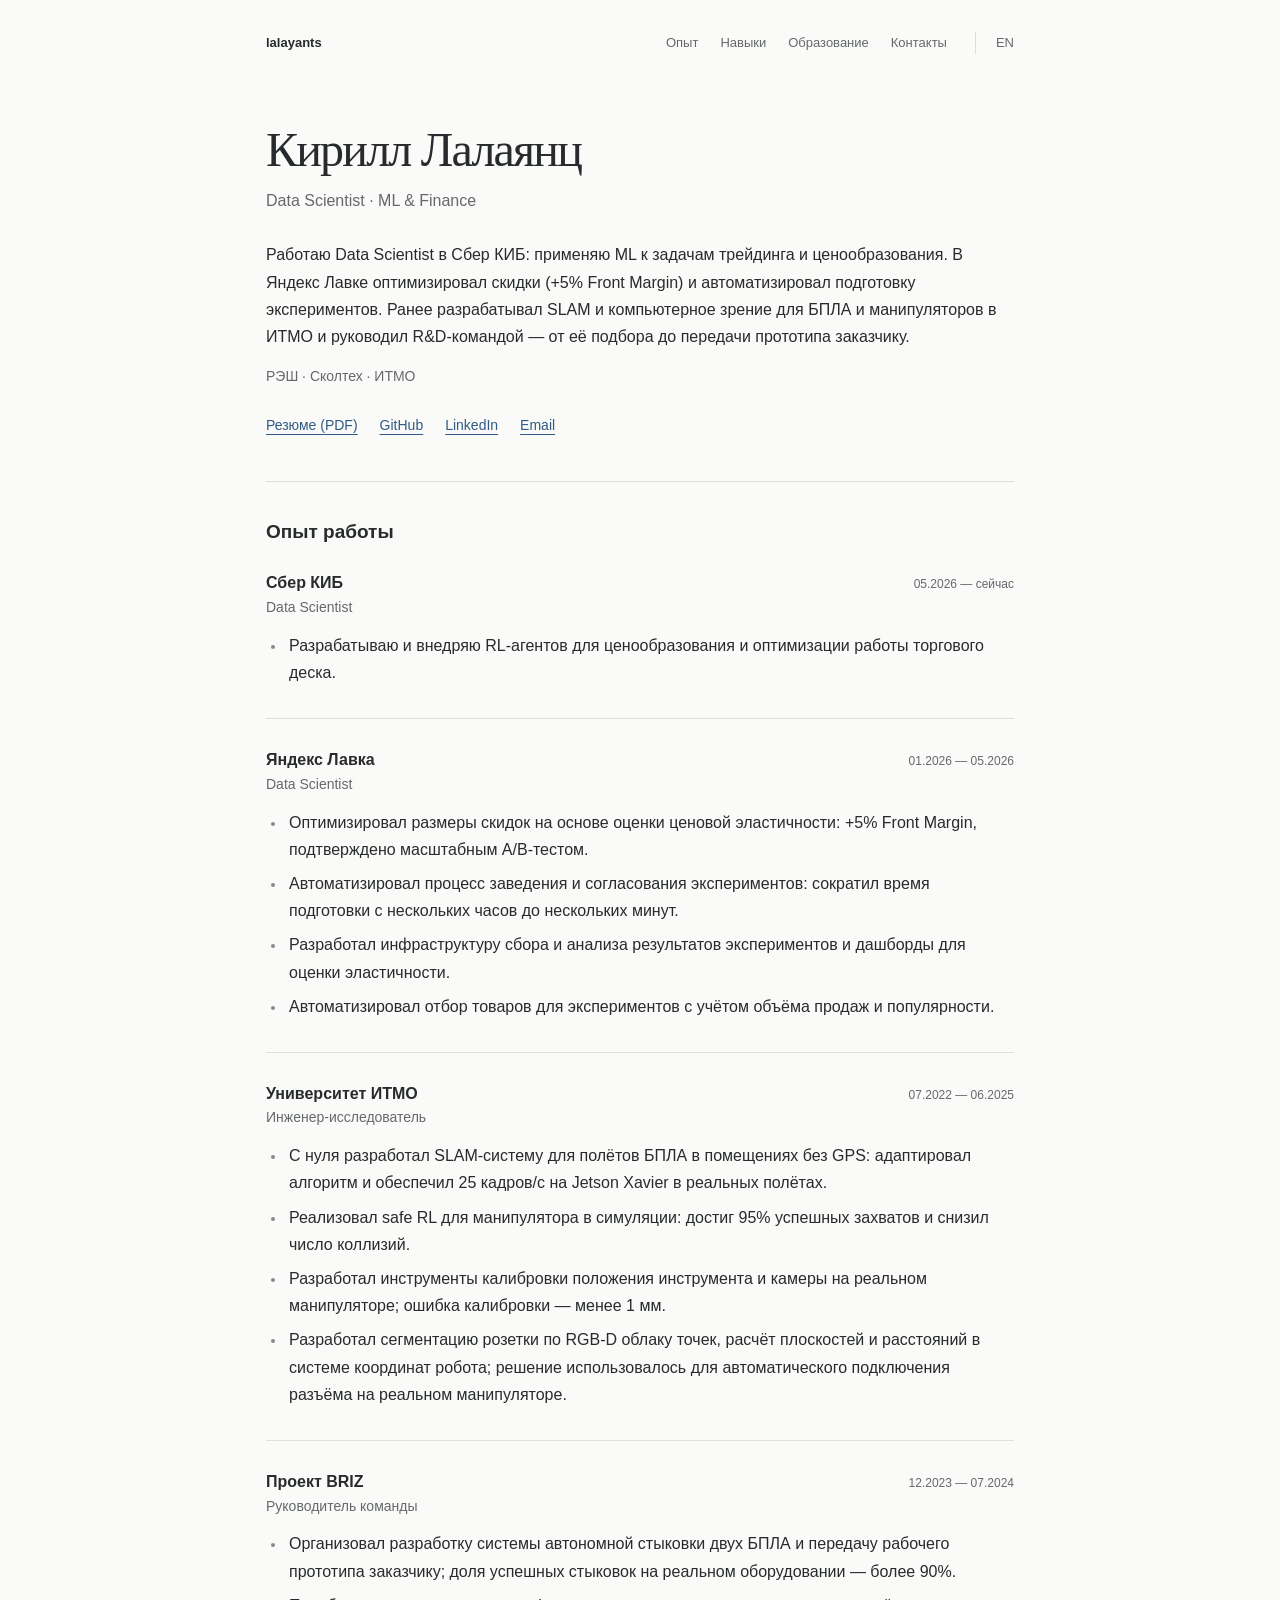
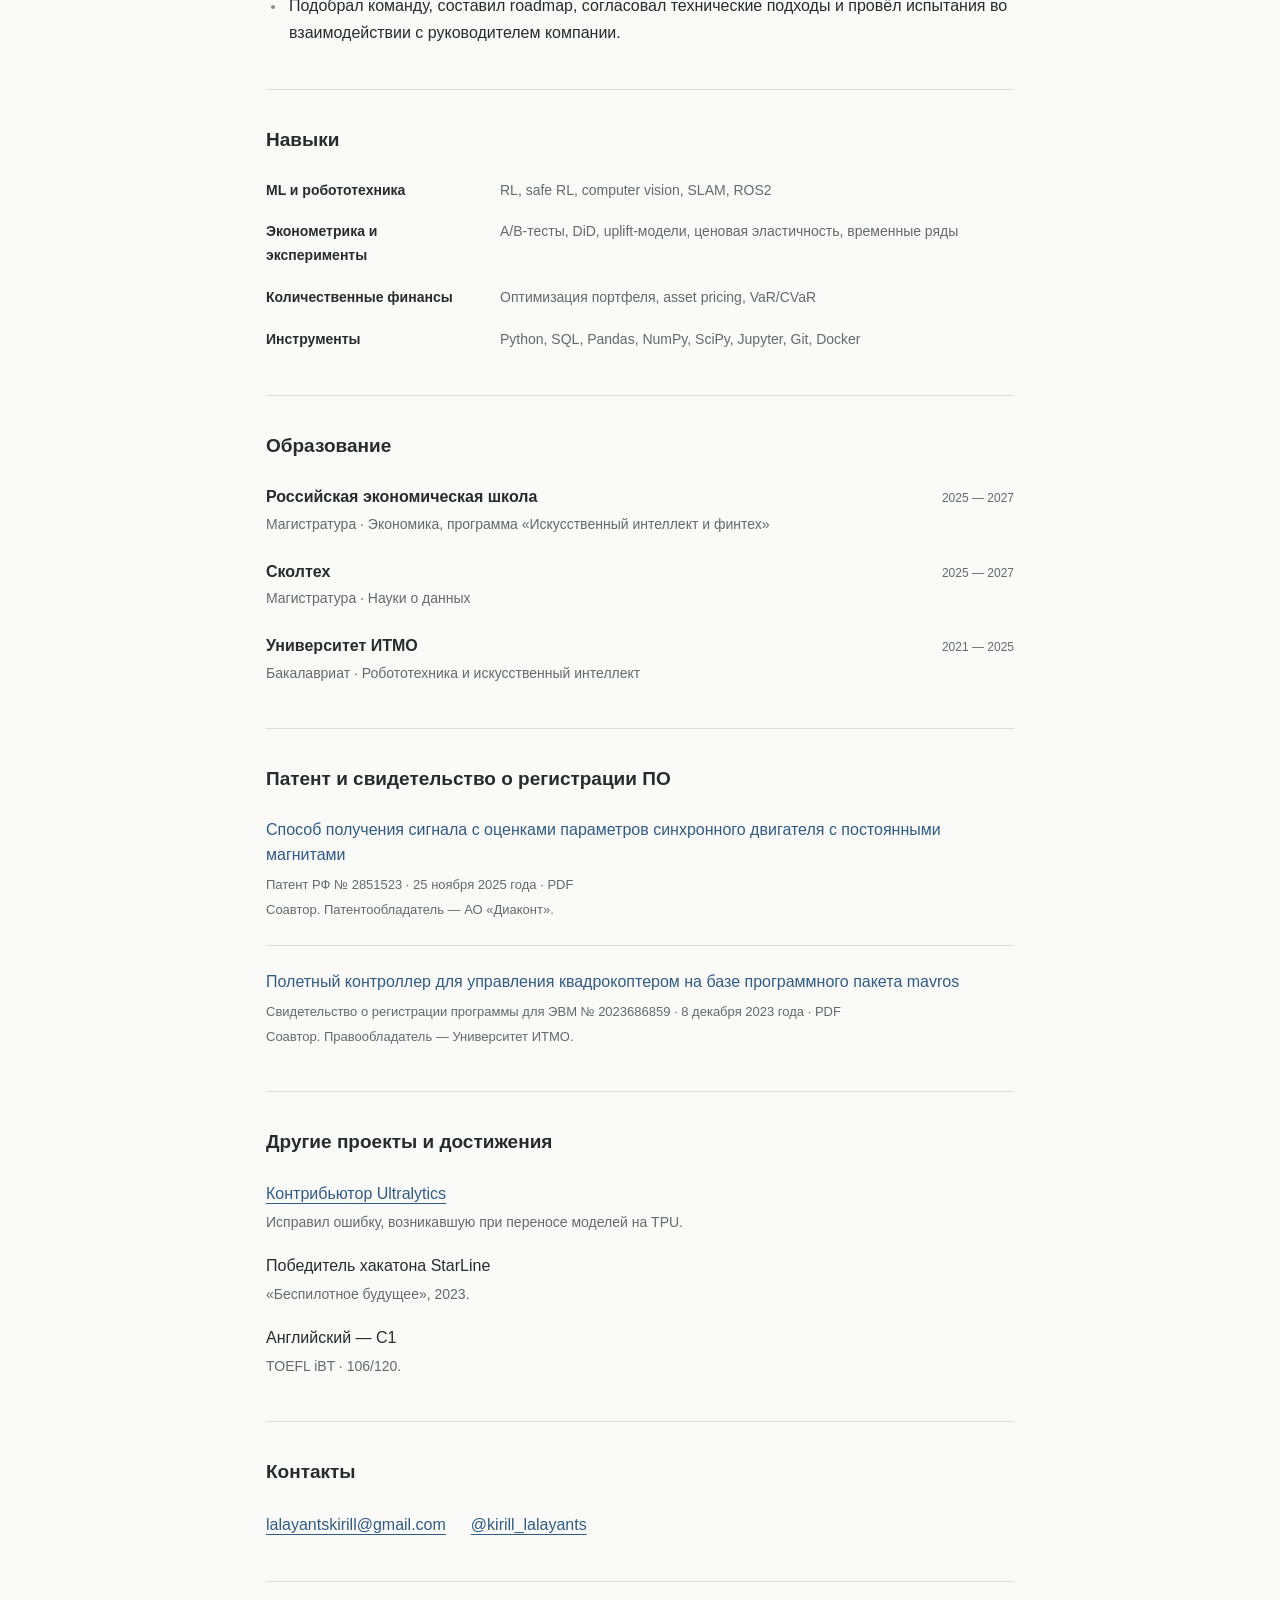
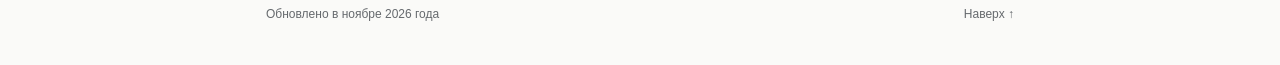
==== ru/index.html @ ac047cae "Broaden profile introduction across finance robotics and leadership" ====
<!doctype html>
<html lang="ru">
<head>
<meta charset="utf-8">
<meta name="viewport" content="width=device-width, initial-scale=1">
<meta name="theme-color" content="#fafaf8">
<title>Кирилл Лалаянц — Data Scientist · ML и финансы</title>
<meta name="description" content="Кирилл Лалаянц — Data Scientist в Сбер КИБ. ML для трейдинга и ценообразования, опыт в Яндекс Лавке, робототехнике и руководстве R&amp;D-проектом. РЭШ, Сколтех, ИТМО.">
<link rel="canonical" href="https://lalayants.github.io/ru/">
<link rel="alternate" hreflang="en" href="https://lalayants.github.io/">
<link rel="alternate" hreflang="ru" href="https://lalayants.github.io/ru/">
<link rel="alternate" hreflang="x-default" href="https://lalayants.github.io/">
<meta property="og:type" content="profile">
<meta property="og:title" content="Кирилл Лалаянц — Data Scientist · ML и финансы">
<meta property="og:description" content="Кирилл Лалаянц — Data Scientist в Сбер КИБ. ML для трейдинга и ценообразования, опыт в Яндекс Лавке, робототехнике и руководстве R&amp;D-проектом. РЭШ, Сколтех, ИТМО.">
<meta property="og:url" content="https://lalayants.github.io/ru/">
<meta property="og:locale" content="ru_RU">
<meta property="og:locale:alternate" content="en_US">
<meta property="og:site_name" content="Kirill Lalayants">
<meta property="og:image" content="https://lalayants.github.io/assets/images/social-preview.png">
<meta property="og:image:width" content="1200">
<meta property="og:image:height" content="630">
<meta property="og:image:alt" content="Kirill Lalayants — Data Scientist">
<meta name="twitter:card" content="summary_large_image">
<link rel="icon" href="/assets/images/favicon.svg" type="image/svg+xml">
<link rel="stylesheet" href="/assets/css/style.css">
<script type="application/ld+json">{"@context": "https://schema.org", "@type": "ProfilePage", "inLanguage": "ru", "url": "https://lalayants.github.io/ru/", "mainEntity": {"@type": "Person", "@id": "https://lalayants.github.io/#person", "name": "Kirill Lalayants", "alternateName": "Кирилл Лалаянц", "url": "https://lalayants.github.io/", "jobTitle": "Data Scientist", "description": "Кирилл Лалаянц — Data Scientist в Сбер КИБ. ML для трейдинга и ценообразования, опыт в Яндекс Лавке, робототехнике и руководстве R&D-проектом. РЭШ, Сколтех, ИТМО.", "worksFor": {"@type": "Organization", "name": "Sberbank CIB"}, "alumniOf": {"@type": "CollegeOrUniversity", "name": "ITMO University"}, "sameAs": ["https://github.com/lalayants", "https://linkedin.com/in/lalayants", "https://t.me/kirill_lalayants"]}}</script>
</head>
<body id="top">
<a class="skip-link" href="#main">К содержанию</a>
<div class="page">
<header class="header">
<a class="home-link" href="/ru/">lalayants</a>
<nav aria-label="Основная навигация"><a href="#experience">Опыт</a><a href="#skills">Навыки</a><a href="#education">Образование</a><a href="#contact">Контакты</a></nav>
<a class="language" href="/" lang="en" hreflang="en" aria-label="Switch to English">EN</a>
</header>
<main id="main">
<section class="about" aria-labelledby="name">
<h1 id="name">Кирилл Лалаянц</h1>
<p class="occupation">Data Scientist · ML &amp; Finance</p>
<p>Работаю Data Scientist в Сбер КИБ: применяю ML к задачам трейдинга и ценообразования. В Яндекс Лавке оптимизировал скидки (+5% Front Margin) и автоматизировал подготовку экспериментов. Ранее разрабатывал SLAM и компьютерное зрение для БПЛА и манипуляторов в ИТМО и руководил R&D-командой — от её подбора до передачи прототипа заказчику.</p>
<p class="institutions"><a href="#education">РЭШ · Сколтех · ИТМО</a></p>
<div class="profile-links"><a href="/assets/cvs/Lalayants_cv_r.pdf" download>Резюме (PDF)</a><a href="https://github.com/lalayants">GitHub</a><a href="https://linkedin.com/in/lalayants">LinkedIn</a><a href="mailto:lalayantskirill@gmail.com">Email</a></div>
</section>
<section id="experience" aria-labelledby="experience-title">
<h2 id="experience-title">Опыт работы</h2>
<ul class="entries jobs">
<li class="job"><div class="entry-heading"><h3>Сбер КИБ</h3><span class="date">05.2026 — сейчас</span></div><p class="role">Data Scientist</p><ul class="job-points"><li>Разрабатываю и внедряю RL-агентов для ценообразования и оптимизации работы торгового деска.</li></ul></li>
<li class="job"><div class="entry-heading"><h3>Яндекс Лавка</h3><span class="date">01.2026 — 05.2026</span></div><p class="role">Data Scientist</p><ul class="job-points"><li>Оптимизировал размеры скидок на основе оценки ценовой эластичности: +5% Front Margin, подтверждено масштабным A/B-тестом.</li><li>Автоматизировал процесс заведения и согласования экспериментов: сократил время подготовки с нескольких часов до нескольких минут.</li><li>Разработал инфраструктуру сбора и анализа результатов экспериментов и дашборды для оценки эластичности.</li><li>Автоматизировал отбор товаров для экспериментов с учётом объёма продаж и популярности.</li></ul></li>
<li class="job"><div class="entry-heading"><h3>Университет ИТМО</h3><span class="date">07.2022 — 06.2025</span></div><p class="role">Инженер-исследователь</p><ul class="job-points"><li>С нуля разработал SLAM-систему для полётов БПЛА в помещениях без GPS: адаптировал алгоритм и обеспечил 25 кадров/с на Jetson Xavier в реальных полётах.</li><li>Реализовал safe RL для манипулятора в симуляции: достиг 95% успешных захватов и снизил число коллизий.</li><li>Разработал инструменты калибровки положения инструмента и камеры на реальном манипуляторе; ошибка калибровки — менее 1 мм.</li><li>Разработал сегментацию розетки по RGB-D облаку точек, расчёт плоскостей и расстояний в системе координат робота; решение использовалось для автоматического подключения разъёма на реальном манипуляторе.</li></ul></li>
<li class="job"><div class="entry-heading"><h3>Проект BRIZ</h3><span class="date">12.2023 — 07.2024</span></div><p class="role">Руководитель команды</p><ul class="job-points"><li>Организовал разработку системы автономной стыковки двух БПЛА и передачу рабочего прототипа заказчику; доля успешных стыковок на реальном оборудовании — более 90%.</li><li>Подобрал команду, составил roadmap, согласовал технические подходы и провёл испытания во взаимодействии с руководителем компании.</li></ul></li>
</ul>
</section>
<section id="skills" aria-labelledby="skills-title">
<h2 id="skills-title">Навыки</h2>
<dl class="skills-list"><div><dt>ML и робототехника</dt><dd>RL, safe RL, computer vision, SLAM, ROS2</dd></div><div><dt>Эконометрика и эксперименты</dt><dd>A/B-тесты, DiD, uplift-модели, ценовая эластичность, временные ряды</dd></div><div><dt>Количественные финансы</dt><dd>Оптимизация портфеля, asset pricing, VaR/CVaR</dd></div><div><dt>Инструменты</dt><dd>Python, SQL, Pandas, NumPy, SciPy, Jupyter, Git, Docker</dd></div></dl>
</section>
<section id="education" aria-labelledby="education-title">
<h2 id="education-title">Образование</h2>
<ul class="entries education">
<li class="education-item"><div class="entry-heading"><h3>Российская экономическая школа</h3><span class="date">2025 — 2027</span></div><p>Магистратура · Экономика, программа «Искусственный интеллект и финтех»</p></li>
<li class="education-item"><div class="entry-heading"><h3>Сколтех</h3><span class="date">2025 — 2027</span></div><p>Магистратура · Науки о данных</p></li>
<li class="education-item"><div class="entry-heading"><h3>Университет ИТМО</h3><span class="date">2021 — 2025</span></div><p>Бакалавриат · Робототехника и искусственный интеллект</p></li>
</ul>
</section>
<section id="registrations" aria-labelledby="registrations-title">
<h2 id="registrations-title">Патент и свидетельство о регистрации ПО</h2>
<ul class="entries registrations">
<li class="registration"><h3><a href="/assets/documents/patent-2851523.pdf">Способ получения сигнала с оценками параметров синхронного двигателя с постоянными магнитами</a></h3><p class="registration-meta">Патент РФ № 2851523 · 25 ноября 2025 года · PDF</p><p class="registration-credit">Соавтор. Патентообладатель — АО «Диаконт».</p></li>
<li class="registration"><h3><a href="/assets/documents/software-2023686859.pdf">Полетный контроллер для управления квадрокоптером на базе программного пакета mavros</a></h3><p class="registration-meta">Свидетельство о регистрации программы для ЭВМ № 2023686859 · 8 декабря 2023 года · PDF</p><p class="registration-credit">Соавтор. Правообладатель — Университет ИТМО.</p></li>
</ul>
</section>
<section aria-labelledby="other-title">
<h2 id="other-title">Другие проекты и достижения</h2>
<ul class="notes">
<li><a href="https://github.com/ultralytics/ultralytics/pull/16576">Контрибьютор Ultralytics</a><span>Исправил ошибку, возникавшую при переносе моделей на TPU.</span></li>
<li><span class="note-title">Победитель хакатона StarLine</span><span>«Беспилотное будущее», 2023.</span></li>
<li><span class="note-title">Английский — C1</span><span>TOEFL iBT · 106/120.</span></li>
</ul>
</section>
<section id="contact" aria-labelledby="contact-title">
<h2 id="contact-title">Контакты</h2>
<div class="contact-links"><a href="mailto:lalayantskirill@gmail.com">lalayantskirill@gmail.com</a><a href="https://t.me/kirill_lalayants">@kirill_lalayants</a></div>
</section>
</main>
<footer><span>Обновлено в ноябре 2026 года</span><a href="#top">Наверх ↑</a></footer>
</div>
</body>
</html>
---- assets/css/style.css ----
:root {
  --paper: #fafaf8;
  --ink: #282b2e;
  --muted: #65696d;
  --link: #315b85;
  --line: #dedfda;
}
* { box-sizing: border-box; }
html { scroll-padding-top: 30px; }
body {
  margin: 0;
  color: var(--ink);
  background: var(--paper);
  font: 16px/1.7 -apple-system, BlinkMacSystemFont, 'Segoe UI', Arial, sans-serif;
  -webkit-font-smoothing: antialiased;
}
.page { max-width: 820px; margin: 0 auto; padding: 0 36px; }
a { color: var(--link); text-decoration-thickness: 1px; text-underline-offset: 4px; }
a:hover { color: var(--ink); }
a:focus-visible { outline: 2px solid var(--link); outline-offset: 5px; }
::selection { background: #dbe6ef; }
.header { display: flex; align-items: center; gap: 28px; padding: 32px 0; font-size: 13px; }
.header a { color: var(--muted); text-decoration: none; }
.header a:hover { color: var(--link); text-decoration: underline; }
.home-link { margin-right: auto; font-weight: 600; color: var(--ink) !important; }
nav { display: flex; gap: 22px; }
.language { border-left: 1px solid var(--line); padding-left: 20px; }
h1,h2,h3,p { margin: 0; }
h1 { font: 48px/1.15 Georgia, 'Times New Roman', serif; letter-spacing: -1.8px; }
h2 { font-size: 19px; line-height: 1.4; font-weight: 600; margin-bottom: 25px; }
h3 { font-size: 16px; font-weight: 600; line-height: 1.6; }
p + p { margin-top: 15px; }
.about { padding-top: 36px; }
.occupation { color: var(--muted); margin: 10px 0 27px; font-size: 16px; }
.profile-links { display: flex; flex-wrap: wrap; gap: 22px; margin-top: 25px; font-size: 14px; }
main > section { padding-bottom: 43px; margin-bottom: 37px; border-bottom: 1px solid var(--line); }
main > section:last-child { margin-bottom: 0; }
.entries { list-style: none; margin: 0; padding: 0; }
.job + .job { margin-top: 32px; padding-top: 28px; border-top: 1px solid var(--line); }
.job-points { list-style-type: disc; margin: 12px 0 0; padding-left: 20px; }
.job-points li { padding-left: 3px; }
.job-points li + li { margin-top: 7px; }
.job-points li::marker { color: #858b91; font-size: 0.8em; }
.entry-heading { display: flex; align-items: baseline; justify-content: space-between; gap: 20px; }
.date { color: var(--muted); white-space: nowrap; font-size: 12px; font-variant-numeric: tabular-nums; }
.role { color: var(--muted); font-size: 14px; margin-bottom: 9px; }
.education-item + .education-item { margin-top: 22px; }
.education-item p { color: var(--muted); font-size: 14px; margin-top: 3px; }
.notes { list-style: none; padding: 0; margin: 0; display: grid; gap: 18px; }
.notes li > a, .note-title { display: block; font-weight: 500; }
.notes li > span:last-child { display: block; color: var(--muted); font-size: 14px; margin-top: 3px; }
.tools { color: var(--muted); font-size: 14px; margin-top: 25px; }
.tools span { color: var(--ink); }
.contact-links { display: flex; flex-wrap: wrap; gap: 6px 25px; margin-top: 12px; }
.contact-links a { overflow-wrap: anywhere; }
footer { display: flex; justify-content: space-between; gap: 20px; padding: 22px 0 40px; color: var(--muted); font-size: 12px; }
footer a { color: var(--muted); text-decoration: none; }
.skip-link { position: absolute; left: 15px; top: -100px; padding: 8px 15px; background: var(--paper); }
.skip-link:focus { top: 10px; }
@media (max-width: 600px) {
  .page { padding-inline: 24px; }
  .header { padding: 24px 0; gap: 18px; flex-wrap: wrap; }
  .home-link { font-size: 14px; }
  nav { order: 3; width: 100%; gap: 22px; }
  .language { padding-left: 15px; }
  .about { padding-top: 22px; }
  h1 { font-size: 39px; letter-spacing: -1.2px; }
  .occupation { margin-bottom: 22px; }
  .entry-heading { flex-direction: column; gap: 1px; }
  .role { margin-top: 4px; }
  main > section { padding-bottom: 33px; margin-bottom: 30px; }
  .profile-links { gap: 18px; }
  .contact-links { flex-direction: column; }
  footer { font-size: 11px; }
}
@media print {
  body { background: white; font-size: 11px; }
  .page { max-width: none; padding: 0; }
  .header, .profile-links, footer { display: none; }
  .about { padding-top: 0; }
  h1 { font-size: 30px; }
  h2 { font-size: 16px; margin-bottom: 16px; }
  h3 { font-size: 13px; }
  main > section { padding-bottom: 18px; margin-bottom: 20px; }
  .job, .education-item { break-inside: avoid; }
}

.registration + .registration { margin-top: 24px; padding-top: 24px; border-top: 1px solid var(--line); }
.registration h3 { font-weight: 500; line-height: 1.55; }
.registration h3 a { text-decoration: none; }
.registration h3 a:hover { text-decoration: underline; }
.registration-meta, .registration-credit { color: var(--muted); font-size: 13px; }
.registration-meta { margin-top: 6px; }
.registration-credit { margin-top: 3px; }

.institutions { font-size: 14px; color: var(--muted); }
.institutions a { color: inherit; text-decoration: none; }
.institutions a:hover { color: var(--link); text-decoration: underline; }
.skills-list { margin: 0; }
.skills-list > div { display: grid; grid-template-columns: 210px 1fr; gap: 24px; }
.skills-list > div + div { margin-top: 18px; }
.skills-list dt { font-size: 14px; font-weight: 600; }
.skills-list dd { margin: 0; color: var(--muted); font-size: 14px; }
@media (max-width: 600px) {
  nav { gap: 16px; flex-wrap: wrap; }
  .skills-list > div { grid-template-columns: 1fr; gap: 4px; }
}
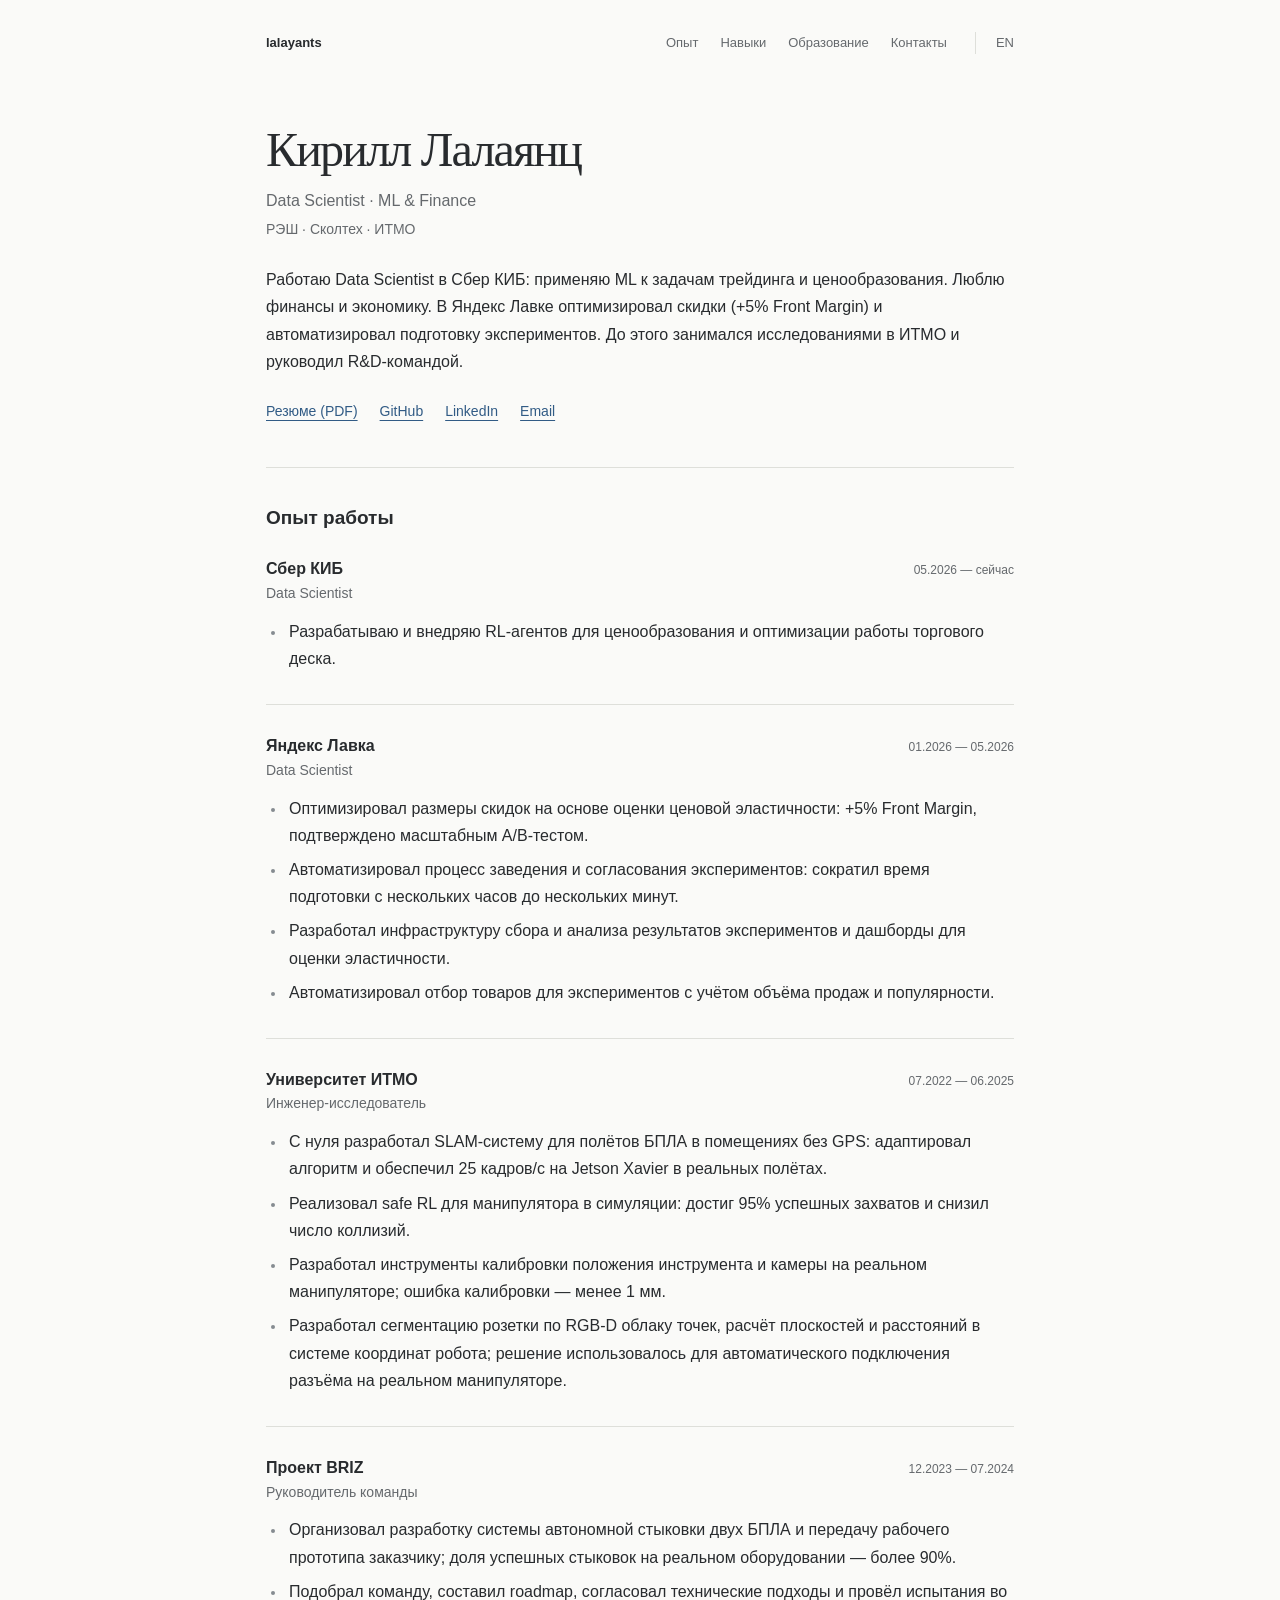
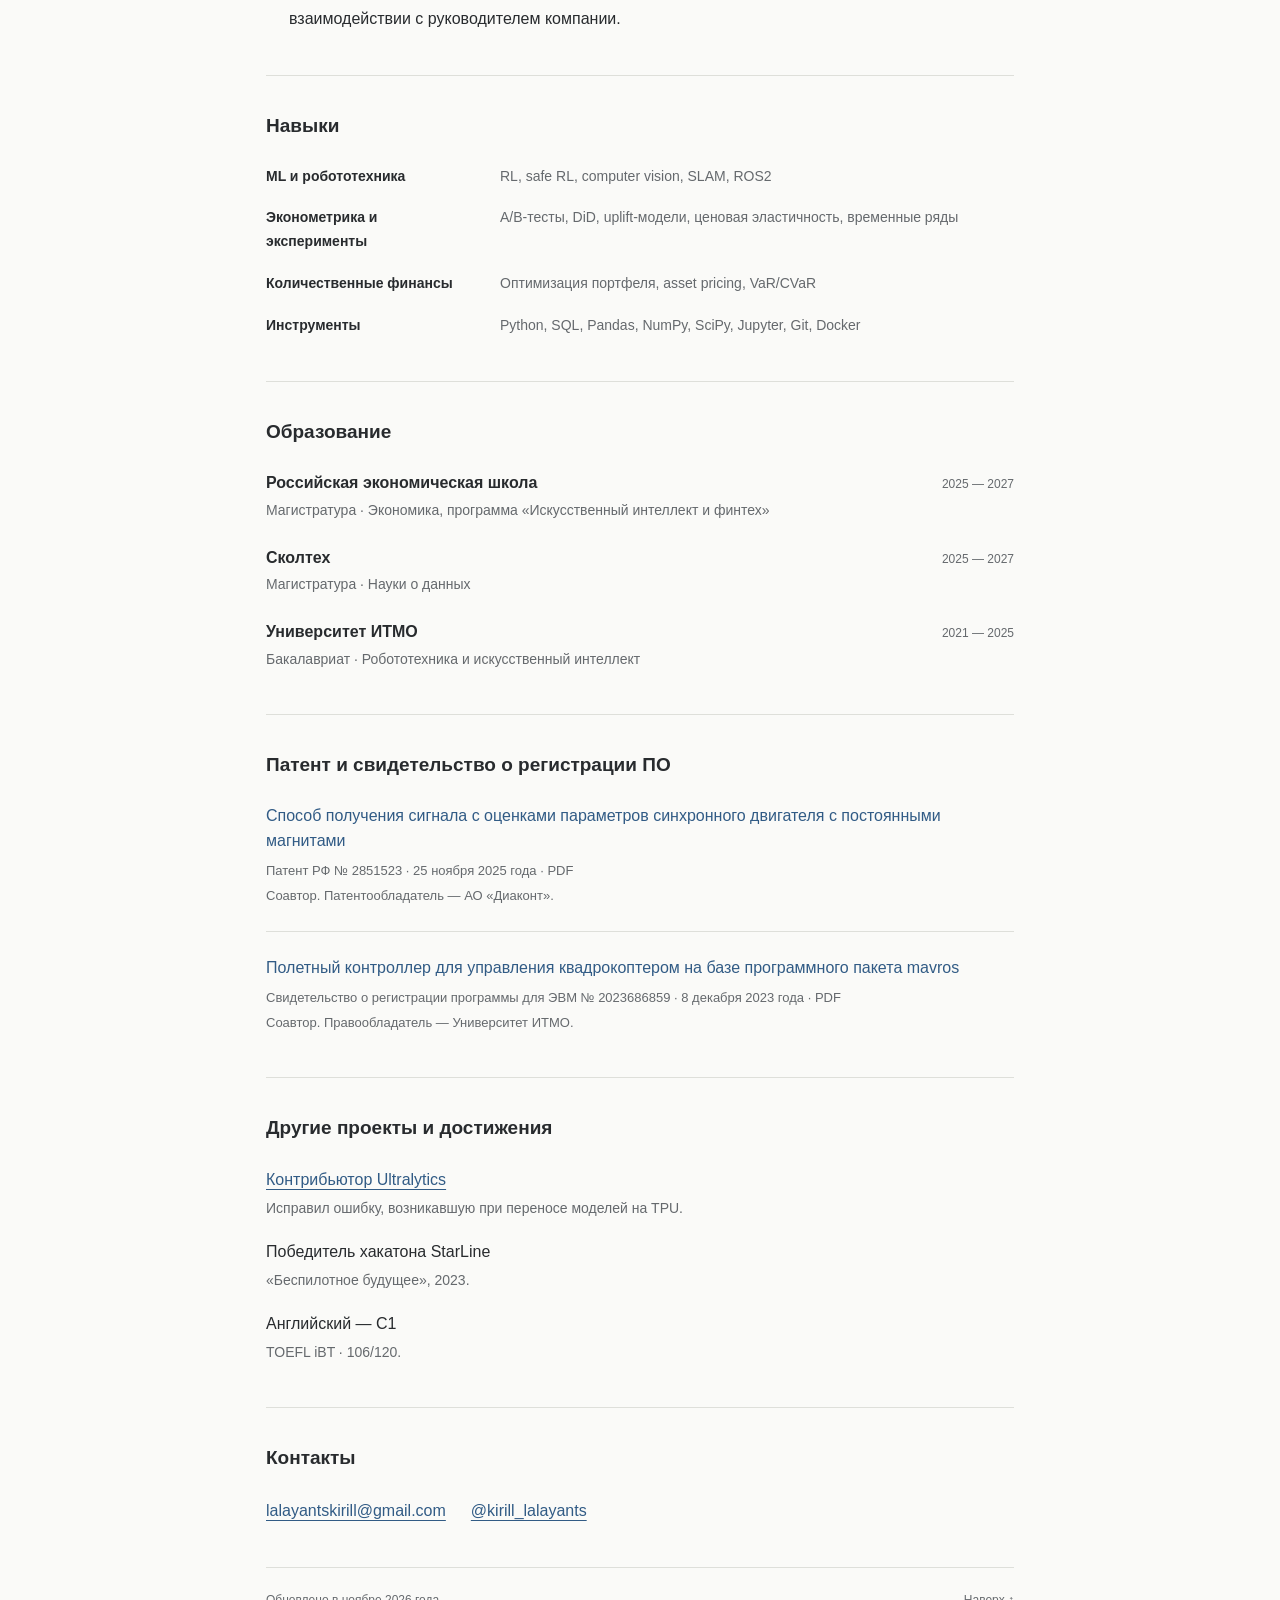
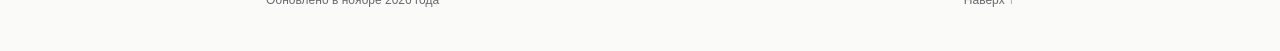
==== commit f0e7ac86: "Refine finance-focused introduction and move institution labels" ====
--- a/ru/index.html
+++ b/ru/index.html
@@ -5,14 +5,14 @@
 <meta name="viewport" content="width=device-width, initial-scale=1">
 <meta name="theme-color" content="#fafaf8">
 <title>Кирилл Лалаянц — Data Scientist · ML и финансы</title>
-<meta name="description" content="Кирилл Лалаянц — Data Scientist в Сбер КИБ. ML для трейдинга и ценообразования, опыт в Яндекс Лавке, робототехнике и руководстве R&amp;D-проектом. РЭШ, Сколтех, ИТМО.">
+<meta name="description" content="Кирилл Лалаянц — Data Scientist в Сбер КИБ. ML для трейдинга и ценообразования, финансы и экономика. Опыт в Яндекс Лавке и исследованиях в ИТМО. РЭШ, Сколтех, ИТМО.">
 <link rel="canonical" href="https://lalayants.github.io/ru/">
 <link rel="alternate" hreflang="en" href="https://lalayants.github.io/">
 <link rel="alternate" hreflang="ru" href="https://lalayants.github.io/ru/">
 <link rel="alternate" hreflang="x-default" href="https://lalayants.github.io/">
 <meta property="og:type" content="profile">
 <meta property="og:title" content="Кирилл Лалаянц — Data Scientist · ML и финансы">
-<meta property="og:description" content="Кирилл Лалаянц — Data Scientist в Сбер КИБ. ML для трейдинга и ценообразования, опыт в Яндекс Лавке, робототехнике и руководстве R&amp;D-проектом. РЭШ, Сколтех, ИТМО.">
+<meta property="og:description" content="Кирилл Лалаянц — Data Scientist в Сбер КИБ. ML для трейдинга и ценообразования, финансы и экономика. Опыт в Яндекс Лавке и исследованиях в ИТМО. РЭШ, Сколтех, ИТМО.">
 <meta property="og:url" content="https://lalayants.github.io/ru/">
 <meta property="og:locale" content="ru_RU">
 <meta property="og:locale:alternate" content="en_US">
@@ -24,7 +24,7 @@
 <meta name="twitter:card" content="summary_large_image">
 <link rel="icon" href="/assets/images/favicon.svg" type="image/svg+xml">
 <link rel="stylesheet" href="/assets/css/style.css">
-<script type="application/ld+json">{"@context": "https://schema.org", "@type": "ProfilePage", "inLanguage": "ru", "url": "https://lalayants.github.io/ru/", "mainEntity": {"@type": "Person", "@id": "https://lalayants.github.io/#person", "name": "Kirill Lalayants", "alternateName": "Кирилл Лалаянц", "url": "https://lalayants.github.io/", "jobTitle": "Data Scientist", "description": "Кирилл Лалаянц — Data Scientist в Сбер КИБ. ML для трейдинга и ценообразования, опыт в Яндекс Лавке, робототехнике и руководстве R&D-проектом. РЭШ, Сколтех, ИТМО.", "worksFor": {"@type": "Organization", "name": "Sberbank CIB"}, "alumniOf": {"@type": "CollegeOrUniversity", "name": "ITMO University"}, "sameAs": ["https://github.com/lalayants", "https://linkedin.com/in/lalayants", "https://t.me/kirill_lalayants"]}}</script>
+<script type="application/ld+json">{"@context": "https://schema.org", "@type": "ProfilePage", "inLanguage": "ru", "url": "https://lalayants.github.io/ru/", "mainEntity": {"@type": "Person", "@id": "https://lalayants.github.io/#person", "name": "Kirill Lalayants", "alternateName": "Кирилл Лалаянц", "url": "https://lalayants.github.io/", "jobTitle": "Data Scientist", "description": "Кирилл Лалаянц — Data Scientist в Сбер КИБ. ML для трейдинга и ценообразования, финансы и экономика. Опыт в Яндекс Лавке и исследованиях в ИТМО. РЭШ, Сколтех, ИТМО.", "worksFor": {"@type": "Organization", "name": "Sberbank CIB"}, "alumniOf": {"@type": "CollegeOrUniversity", "name": "ITMO University"}, "sameAs": ["https://github.com/lalayants", "https://linkedin.com/in/lalayants", "https://t.me/kirill_lalayants"]}}</script>
 </head>
 <body id="top">
 <a class="skip-link" href="#main">К содержанию</a>
@@ -38,8 +38,8 @@
 <section class="about" aria-labelledby="name">
 <h1 id="name">Кирилл Лалаянц</h1>
 <p class="occupation">Data Scientist · ML &amp; Finance</p>
-<p>Работаю Data Scientist в Сбер КИБ: применяю ML к задачам трейдинга и ценообразования. В Яндекс Лавке оптимизировал скидки (+5% Front Margin) и автоматизировал подготовку экспериментов. Ранее разрабатывал SLAM и компьютерное зрение для БПЛА и манипуляторов в ИТМО и руководил R&D-командой — от её подбора до передачи прототипа заказчику.</p>
 <p class="institutions"><a href="#education">РЭШ · Сколтех · ИТМО</a></p>
+<p>Работаю Data Scientist в Сбер КИБ: применяю ML к задачам трейдинга и ценообразования. Люблю финансы и экономику. В Яндекс Лавке оптимизировал скидки (+5% Front Margin) и автоматизировал подготовку экспериментов. До этого занимался исследованиями в ИТМО и руководил R&D-командой.</p>
 <div class="profile-links"><a href="/assets/cvs/Lalayants_cv_r.pdf" download>Резюме (PDF)</a><a href="https://github.com/lalayants">GitHub</a><a href="https://linkedin.com/in/lalayants">LinkedIn</a><a href="mailto:lalayantskirill@gmail.com">Email</a></div>
 </section>
 <section id="experience" aria-labelledby="experience-title">
--- a/assets/css/style.css
+++ b/assets/css/style.css
@@ -31,7 +31,7 @@
 h3 { font-size: 16px; font-weight: 600; line-height: 1.6; }
 p + p { margin-top: 15px; }
 .about { padding-top: 36px; }
-.occupation { color: var(--muted); margin: 10px 0 27px; font-size: 16px; }
+.occupation { color: var(--muted); margin: 10px 0 4px; font-size: 16px; }
 .profile-links { display: flex; flex-wrap: wrap; gap: 22px; margin-top: 25px; font-size: 14px; }
 main > section { padding-bottom: 43px; margin-bottom: 37px; border-bottom: 1px solid var(--line); }
 main > section:last-child { margin-bottom: 0; }
@@ -65,7 +65,7 @@
   .language { padding-left: 15px; }
   .about { padding-top: 22px; }
   h1 { font-size: 39px; letter-spacing: -1.2px; }
-  .occupation { margin-bottom: 22px; }
+  .occupation { margin-bottom: 4px; }
   .entry-heading { flex-direction: column; gap: 1px; }
   .role { margin-top: 4px; }
   main > section { padding-bottom: 33px; margin-bottom: 30px; }
@@ -105,3 +105,5 @@
   nav { gap: 16px; flex-wrap: wrap; }
   .skills-list > div { grid-template-columns: 1fr; gap: 4px; }
 }
+
+.about .institutions { margin: 0 0 24px; }
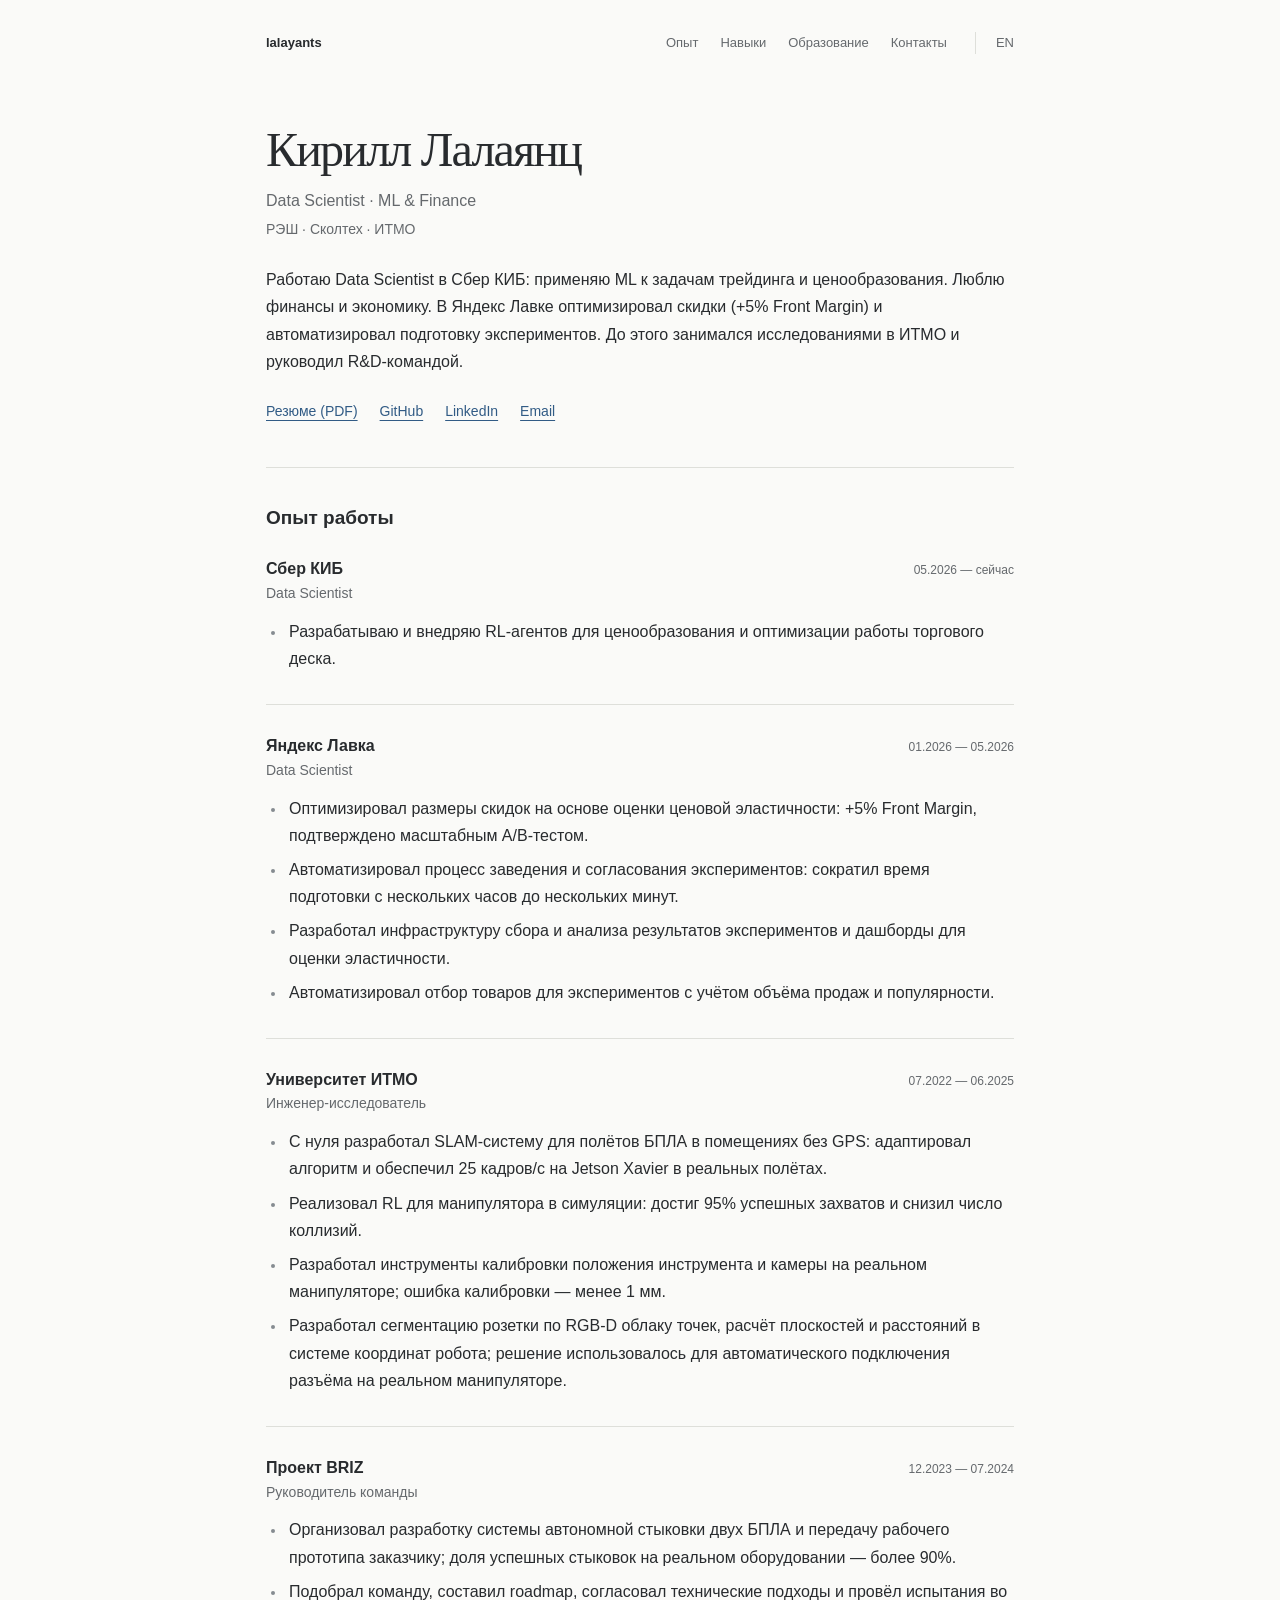
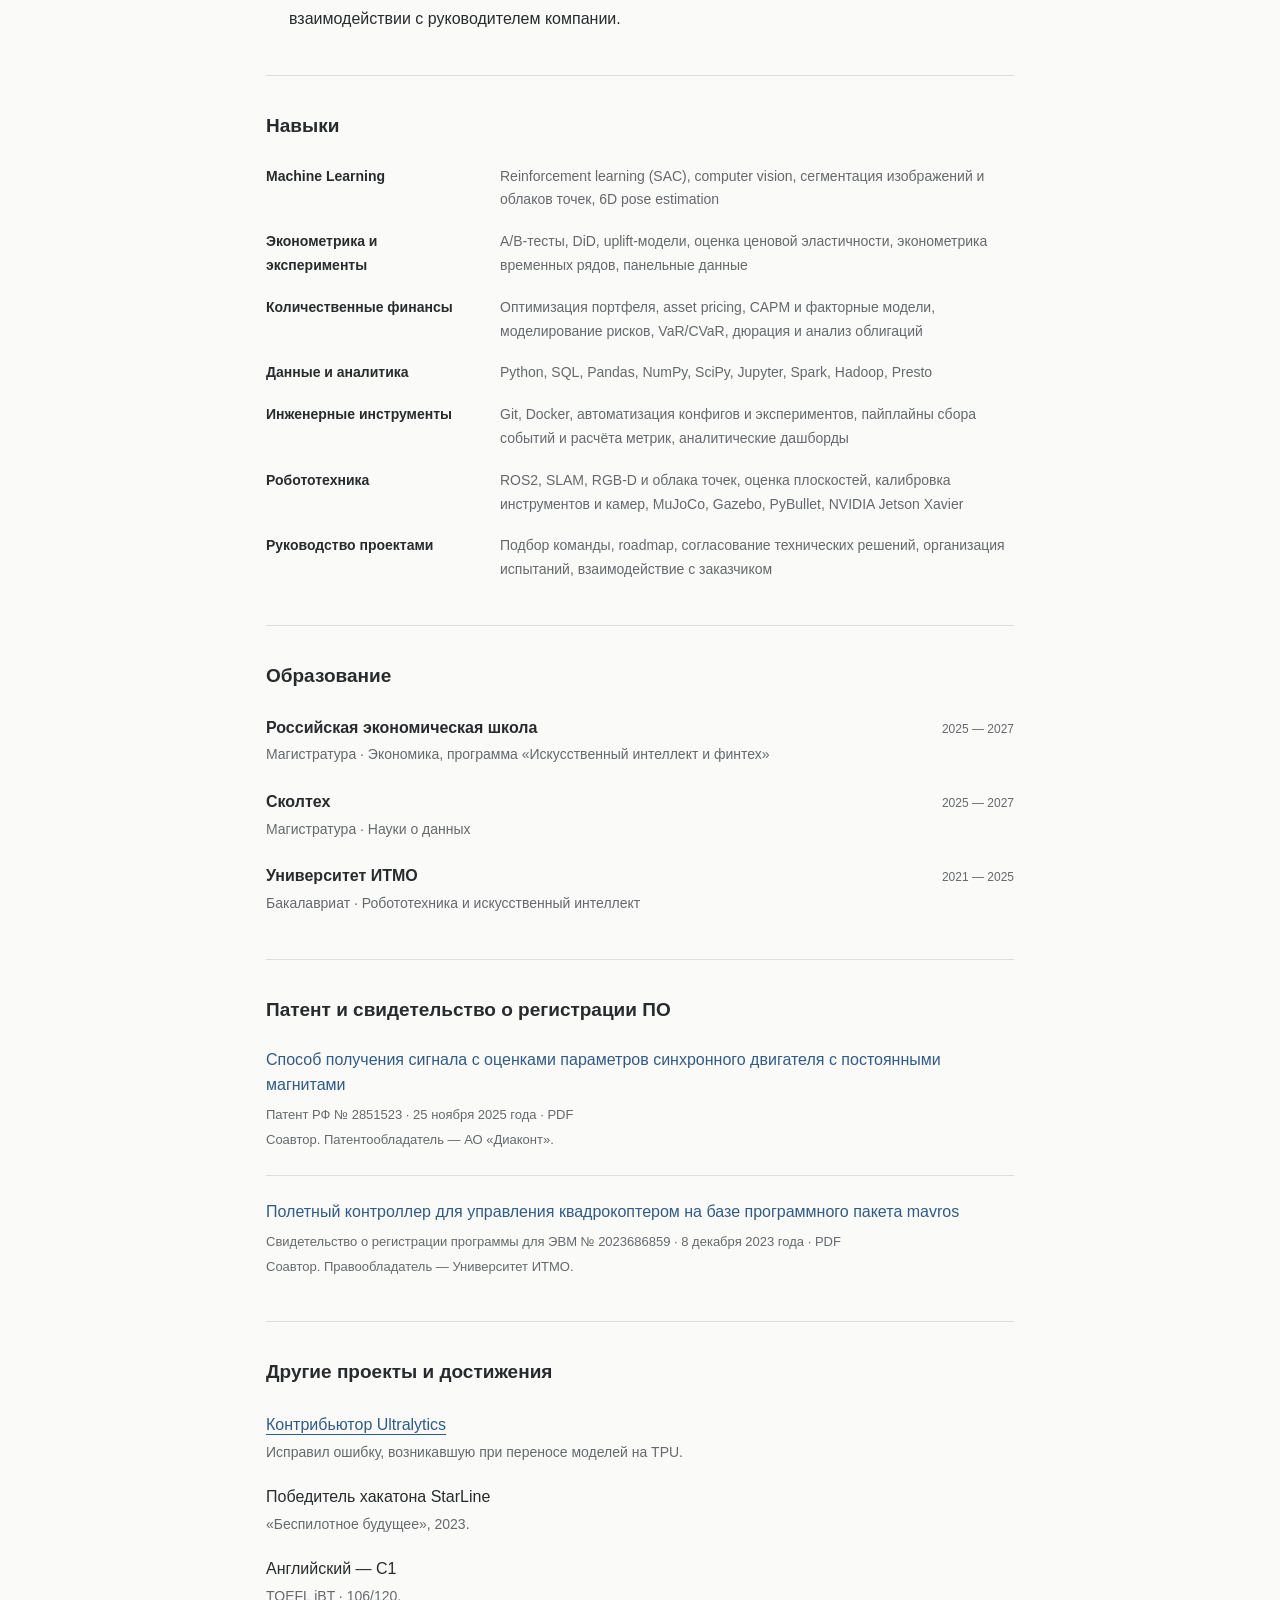
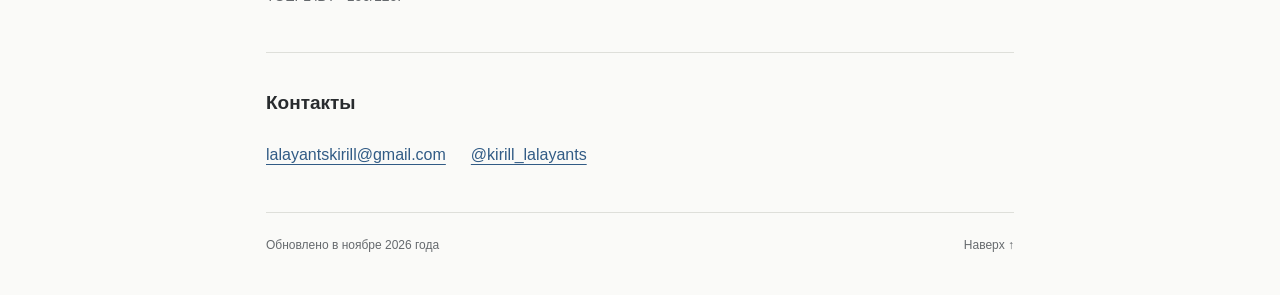
==== commit 641daa63: "Expand skills and simplify reinforcement learning terminology" ====
--- a/ru/index.html
+++ b/ru/index.html
@@ -47,13 +47,13 @@
 <ul class="entries jobs">
 <li class="job"><div class="entry-heading"><h3>Сбер КИБ</h3><span class="date">05.2026 — сейчас</span></div><p class="role">Data Scientist</p><ul class="job-points"><li>Разрабатываю и внедряю RL-агентов для ценообразования и оптимизации работы торгового деска.</li></ul></li>
 <li class="job"><div class="entry-heading"><h3>Яндекс Лавка</h3><span class="date">01.2026 — 05.2026</span></div><p class="role">Data Scientist</p><ul class="job-points"><li>Оптимизировал размеры скидок на основе оценки ценовой эластичности: +5% Front Margin, подтверждено масштабным A/B-тестом.</li><li>Автоматизировал процесс заведения и согласования экспериментов: сократил время подготовки с нескольких часов до нескольких минут.</li><li>Разработал инфраструктуру сбора и анализа результатов экспериментов и дашборды для оценки эластичности.</li><li>Автоматизировал отбор товаров для экспериментов с учётом объёма продаж и популярности.</li></ul></li>
-<li class="job"><div class="entry-heading"><h3>Университет ИТМО</h3><span class="date">07.2022 — 06.2025</span></div><p class="role">Инженер-исследователь</p><ul class="job-points"><li>С нуля разработал SLAM-систему для полётов БПЛА в помещениях без GPS: адаптировал алгоритм и обеспечил 25 кадров/с на Jetson Xavier в реальных полётах.</li><li>Реализовал safe RL для манипулятора в симуляции: достиг 95% успешных захватов и снизил число коллизий.</li><li>Разработал инструменты калибровки положения инструмента и камеры на реальном манипуляторе; ошибка калибровки — менее 1 мм.</li><li>Разработал сегментацию розетки по RGB-D облаку точек, расчёт плоскостей и расстояний в системе координат робота; решение использовалось для автоматического подключения разъёма на реальном манипуляторе.</li></ul></li>
+<li class="job"><div class="entry-heading"><h3>Университет ИТМО</h3><span class="date">07.2022 — 06.2025</span></div><p class="role">Инженер-исследователь</p><ul class="job-points"><li>С нуля разработал SLAM-систему для полётов БПЛА в помещениях без GPS: адаптировал алгоритм и обеспечил 25 кадров/с на Jetson Xavier в реальных полётах.</li><li>Реализовал RL для манипулятора в симуляции: достиг 95% успешных захватов и снизил число коллизий.</li><li>Разработал инструменты калибровки положения инструмента и камеры на реальном манипуляторе; ошибка калибровки — менее 1 мм.</li><li>Разработал сегментацию розетки по RGB-D облаку точек, расчёт плоскостей и расстояний в системе координат робота; решение использовалось для автоматического подключения разъёма на реальном манипуляторе.</li></ul></li>
 <li class="job"><div class="entry-heading"><h3>Проект BRIZ</h3><span class="date">12.2023 — 07.2024</span></div><p class="role">Руководитель команды</p><ul class="job-points"><li>Организовал разработку системы автономной стыковки двух БПЛА и передачу рабочего прототипа заказчику; доля успешных стыковок на реальном оборудовании — более 90%.</li><li>Подобрал команду, составил roadmap, согласовал технические подходы и провёл испытания во взаимодействии с руководителем компании.</li></ul></li>
 </ul>
 </section>
 <section id="skills" aria-labelledby="skills-title">
 <h2 id="skills-title">Навыки</h2>
-<dl class="skills-list"><div><dt>ML и робототехника</dt><dd>RL, safe RL, computer vision, SLAM, ROS2</dd></div><div><dt>Эконометрика и эксперименты</dt><dd>A/B-тесты, DiD, uplift-модели, ценовая эластичность, временные ряды</dd></div><div><dt>Количественные финансы</dt><dd>Оптимизация портфеля, asset pricing, VaR/CVaR</dd></div><div><dt>Инструменты</dt><dd>Python, SQL, Pandas, NumPy, SciPy, Jupyter, Git, Docker</dd></div></dl>
+<dl class="skills-list"><div><dt>Machine Learning</dt><dd>Reinforcement learning (SAC), computer vision, сегментация изображений и облаков точек, 6D pose estimation</dd></div><div><dt>Эконометрика и эксперименты</dt><dd>A/B-тесты, DiD, uplift-модели, оценка ценовой эластичности, эконометрика временных рядов, панельные данные</dd></div><div><dt>Количественные финансы</dt><dd>Оптимизация портфеля, asset pricing, CAPM и факторные модели, моделирование рисков, VaR/CVaR, дюрация и анализ облигаций</dd></div><div><dt>Данные и аналитика</dt><dd>Python, SQL, Pandas, NumPy, SciPy, Jupyter, Spark, Hadoop, Presto</dd></div><div><dt>Инженерные инструменты</dt><dd>Git, Docker, автоматизация конфигов и экспериментов, пайплайны сбора событий и расчёта метрик, аналитические дашборды</dd></div><div><dt>Робототехника</dt><dd>ROS2, SLAM, RGB-D и облака точек, оценка плоскостей, калибровка инструментов и камер, MuJoCo, Gazebo, PyBullet, NVIDIA Jetson Xavier</dd></div><div><dt>Руководство проектами</dt><dd>Подбор команды, roadmap, согласование технических решений, организация испытаний, взаимодействие с заказчиком</dd></div></dl>
 </section>
 <section id="education" aria-labelledby="education-title">
 <h2 id="education-title">Образование</h2>
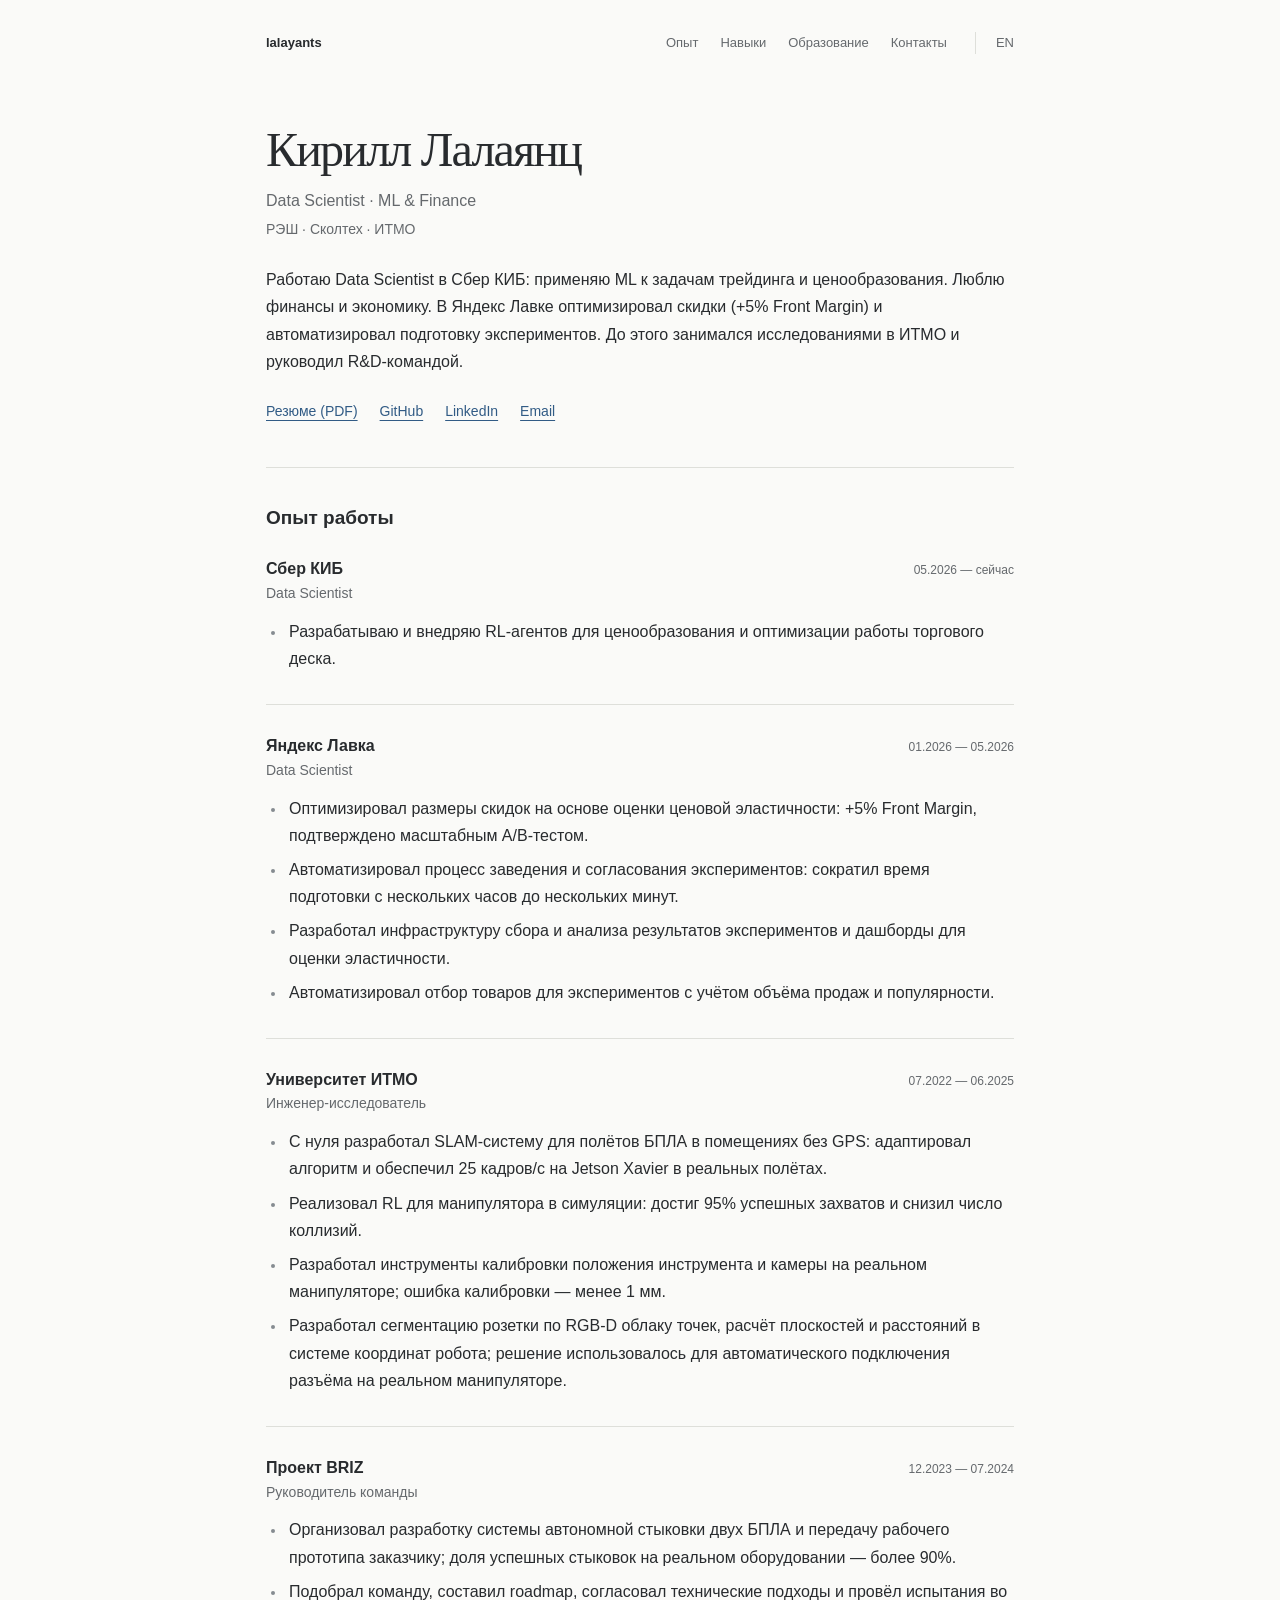
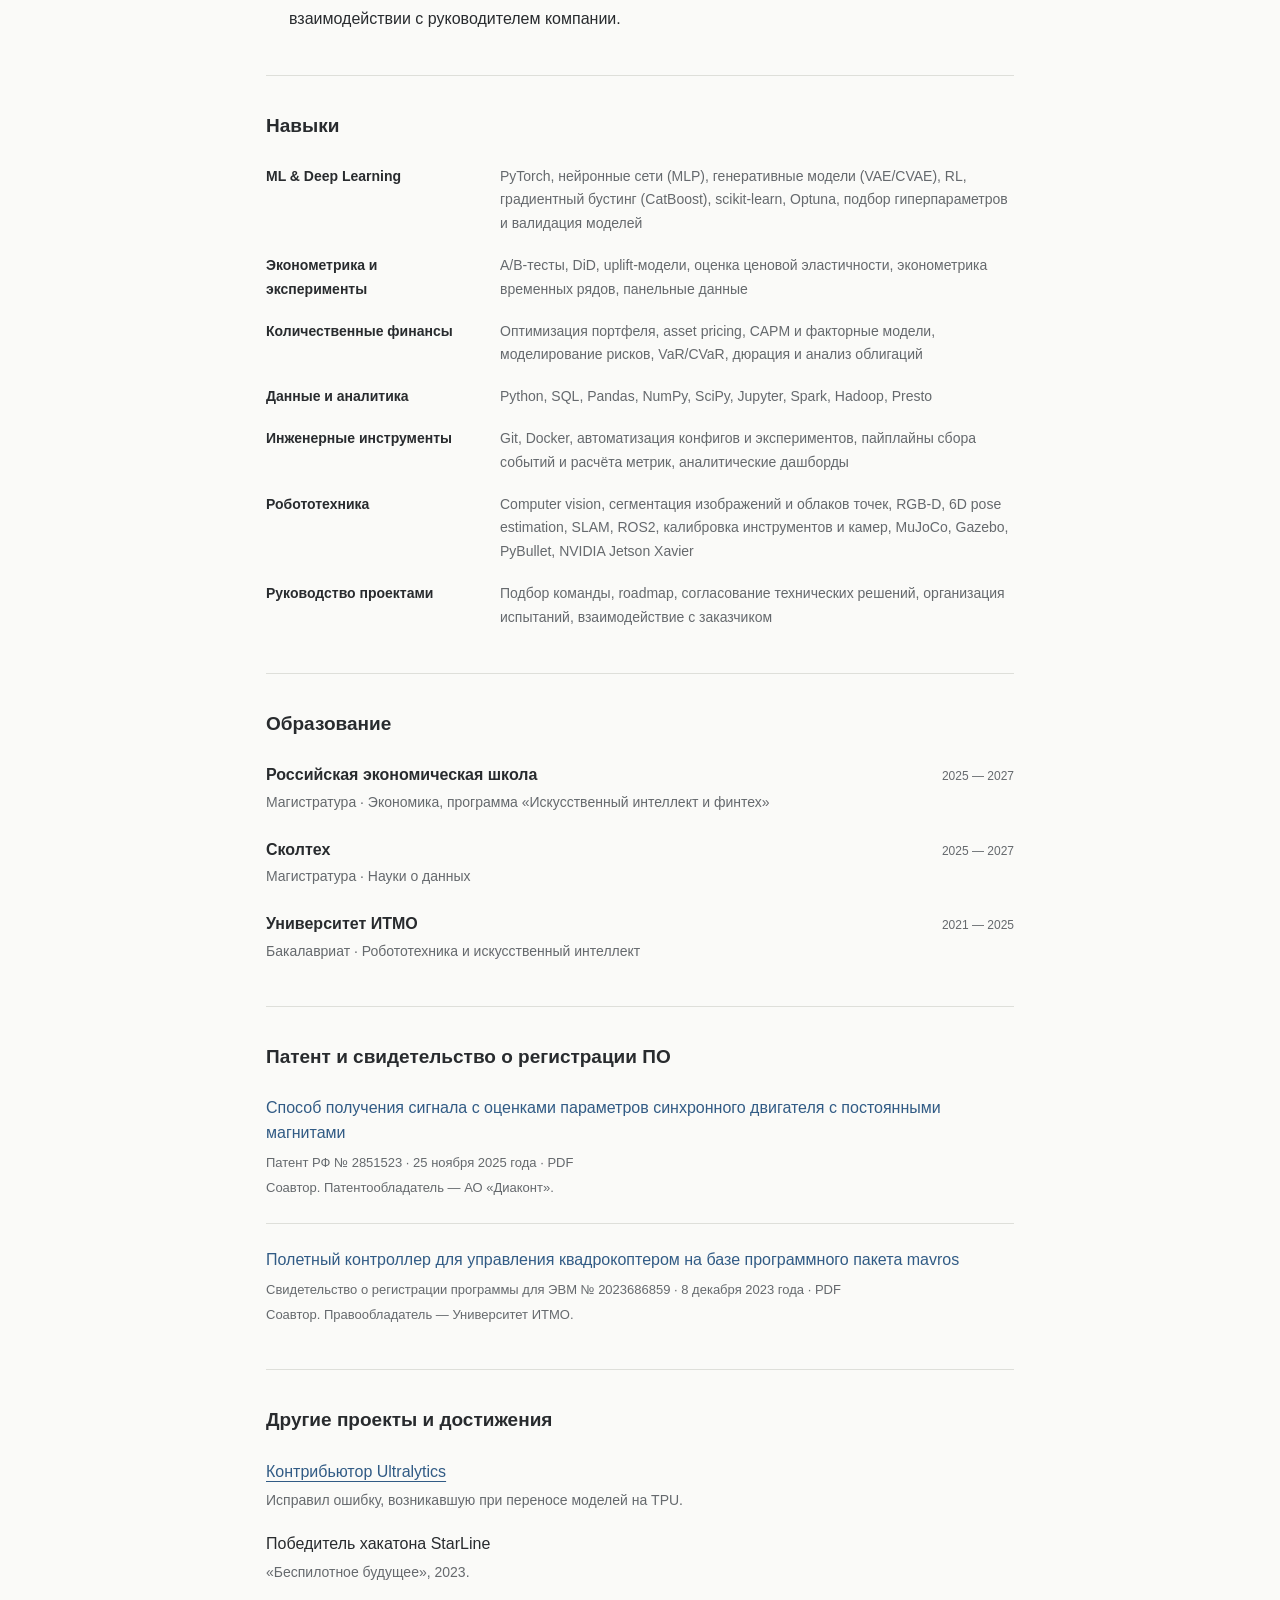
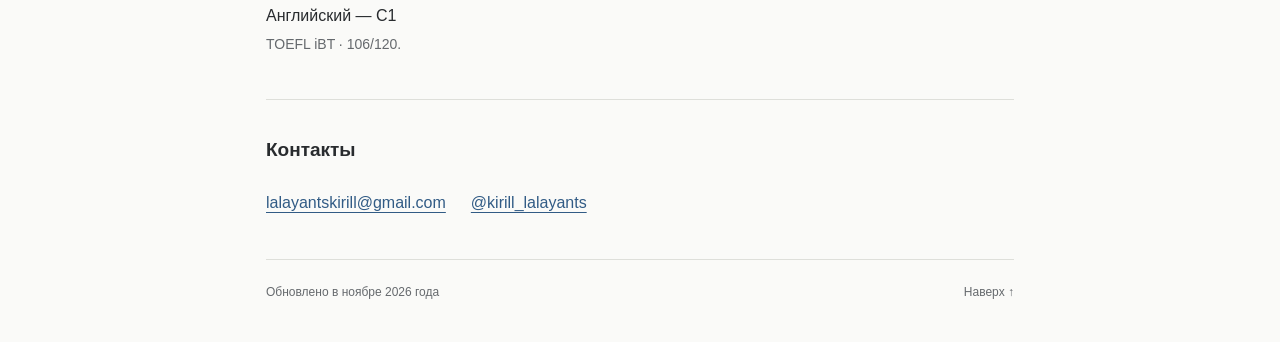
==== commit 7a768966: "Emphasize deep learning and consolidate robotics skills" ====
--- a/ru/index.html
+++ b/ru/index.html
@@ -53,7 +53,7 @@
 </section>
 <section id="skills" aria-labelledby="skills-title">
 <h2 id="skills-title">Навыки</h2>
-<dl class="skills-list"><div><dt>Machine Learning</dt><dd>Reinforcement learning (SAC), computer vision, сегментация изображений и облаков точек, 6D pose estimation</dd></div><div><dt>Эконометрика и эксперименты</dt><dd>A/B-тесты, DiD, uplift-модели, оценка ценовой эластичности, эконометрика временных рядов, панельные данные</dd></div><div><dt>Количественные финансы</dt><dd>Оптимизация портфеля, asset pricing, CAPM и факторные модели, моделирование рисков, VaR/CVaR, дюрация и анализ облигаций</dd></div><div><dt>Данные и аналитика</dt><dd>Python, SQL, Pandas, NumPy, SciPy, Jupyter, Spark, Hadoop, Presto</dd></div><div><dt>Инженерные инструменты</dt><dd>Git, Docker, автоматизация конфигов и экспериментов, пайплайны сбора событий и расчёта метрик, аналитические дашборды</dd></div><div><dt>Робототехника</dt><dd>ROS2, SLAM, RGB-D и облака точек, оценка плоскостей, калибровка инструментов и камер, MuJoCo, Gazebo, PyBullet, NVIDIA Jetson Xavier</dd></div><div><dt>Руководство проектами</dt><dd>Подбор команды, roadmap, согласование технических решений, организация испытаний, взаимодействие с заказчиком</dd></div></dl>
+<dl class="skills-list"><div><dt>ML &amp; Deep Learning</dt><dd>PyTorch, нейронные сети (MLP), генеративные модели (VAE/CVAE), RL, градиентный бустинг (CatBoost), scikit-learn, Optuna, подбор гиперпараметров и валидация моделей</dd></div><div><dt>Эконометрика и эксперименты</dt><dd>A/B-тесты, DiD, uplift-модели, оценка ценовой эластичности, эконометрика временных рядов, панельные данные</dd></div><div><dt>Количественные финансы</dt><dd>Оптимизация портфеля, asset pricing, CAPM и факторные модели, моделирование рисков, VaR/CVaR, дюрация и анализ облигаций</dd></div><div><dt>Данные и аналитика</dt><dd>Python, SQL, Pandas, NumPy, SciPy, Jupyter, Spark, Hadoop, Presto</dd></div><div><dt>Инженерные инструменты</dt><dd>Git, Docker, автоматизация конфигов и экспериментов, пайплайны сбора событий и расчёта метрик, аналитические дашборды</dd></div><div><dt>Робототехника</dt><dd>Computer vision, сегментация изображений и облаков точек, RGB-D, 6D pose estimation, SLAM, ROS2, калибровка инструментов и камер, MuJoCo, Gazebo, PyBullet, NVIDIA Jetson Xavier</dd></div><div><dt>Руководство проектами</dt><dd>Подбор команды, roadmap, согласование технических решений, организация испытаний, взаимодействие с заказчиком</dd></div></dl>
 </section>
 <section id="education" aria-labelledby="education-title">
 <h2 id="education-title">Образование</h2>
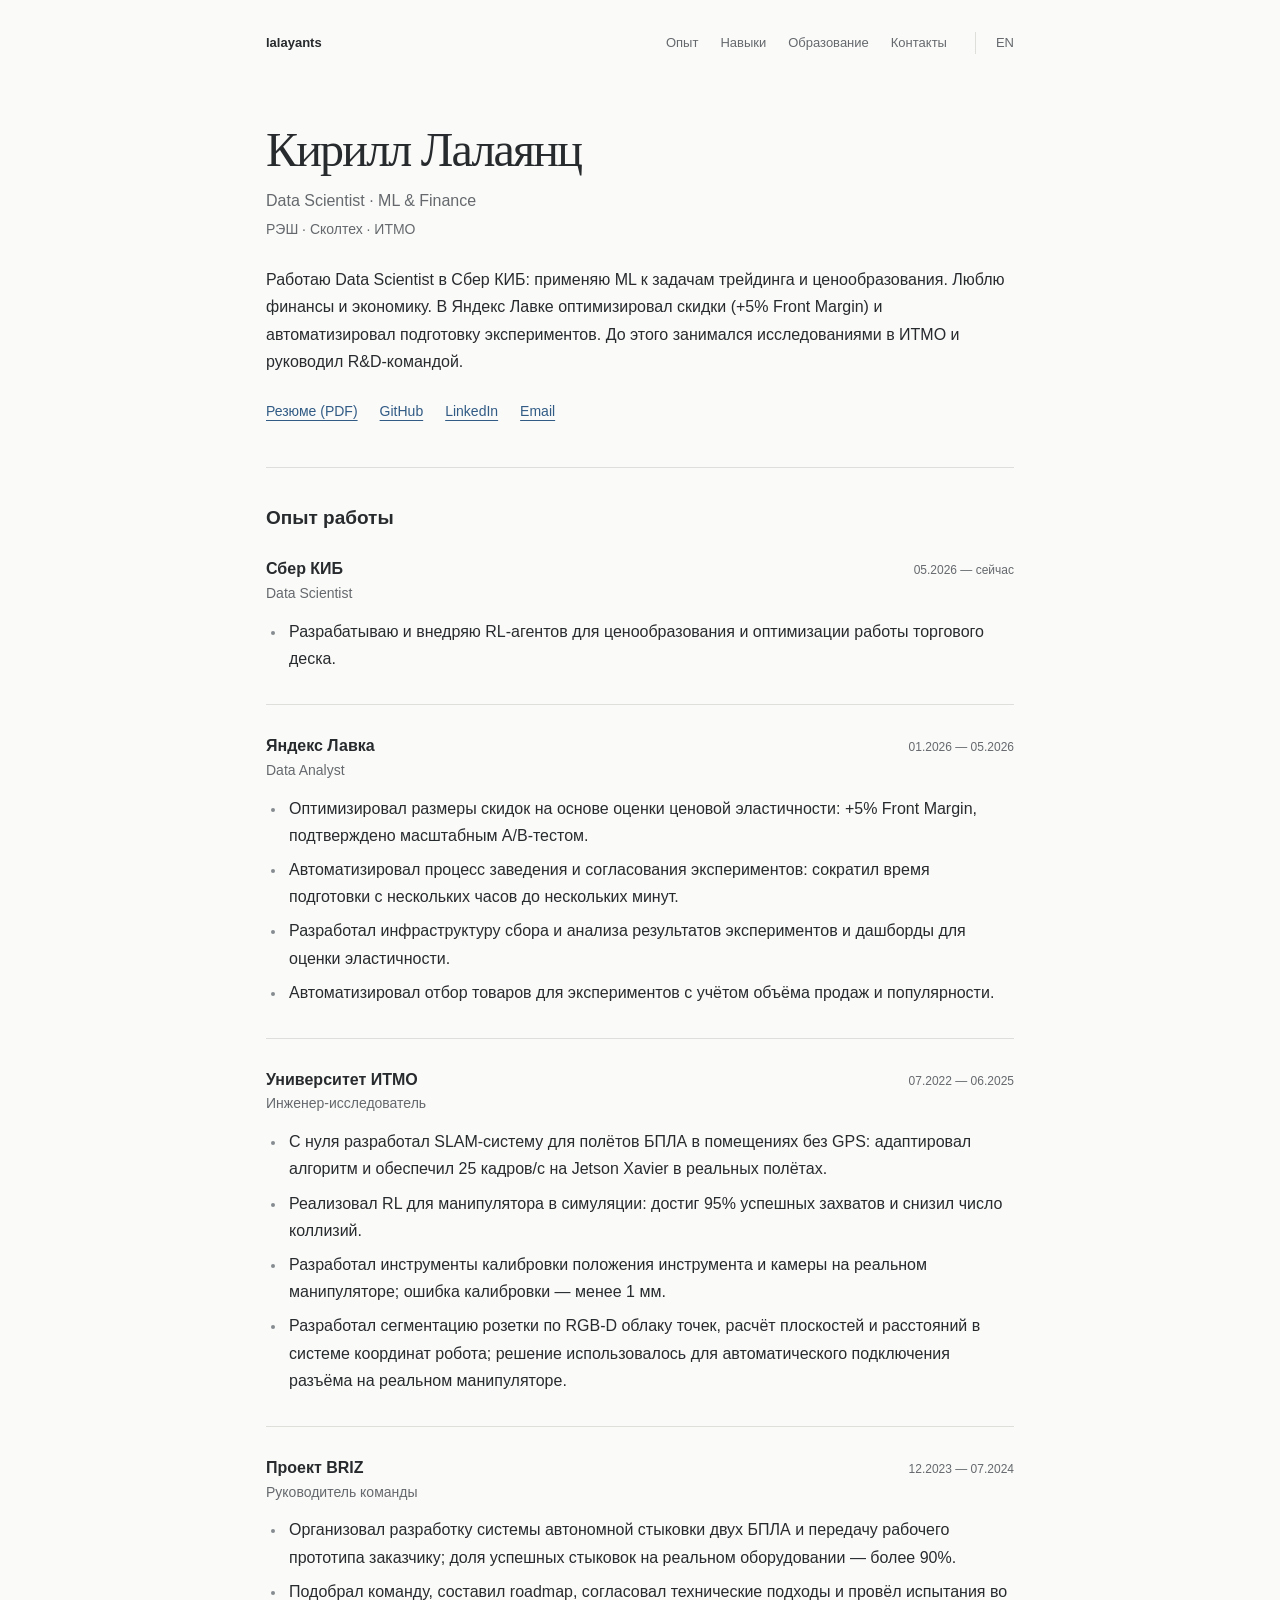
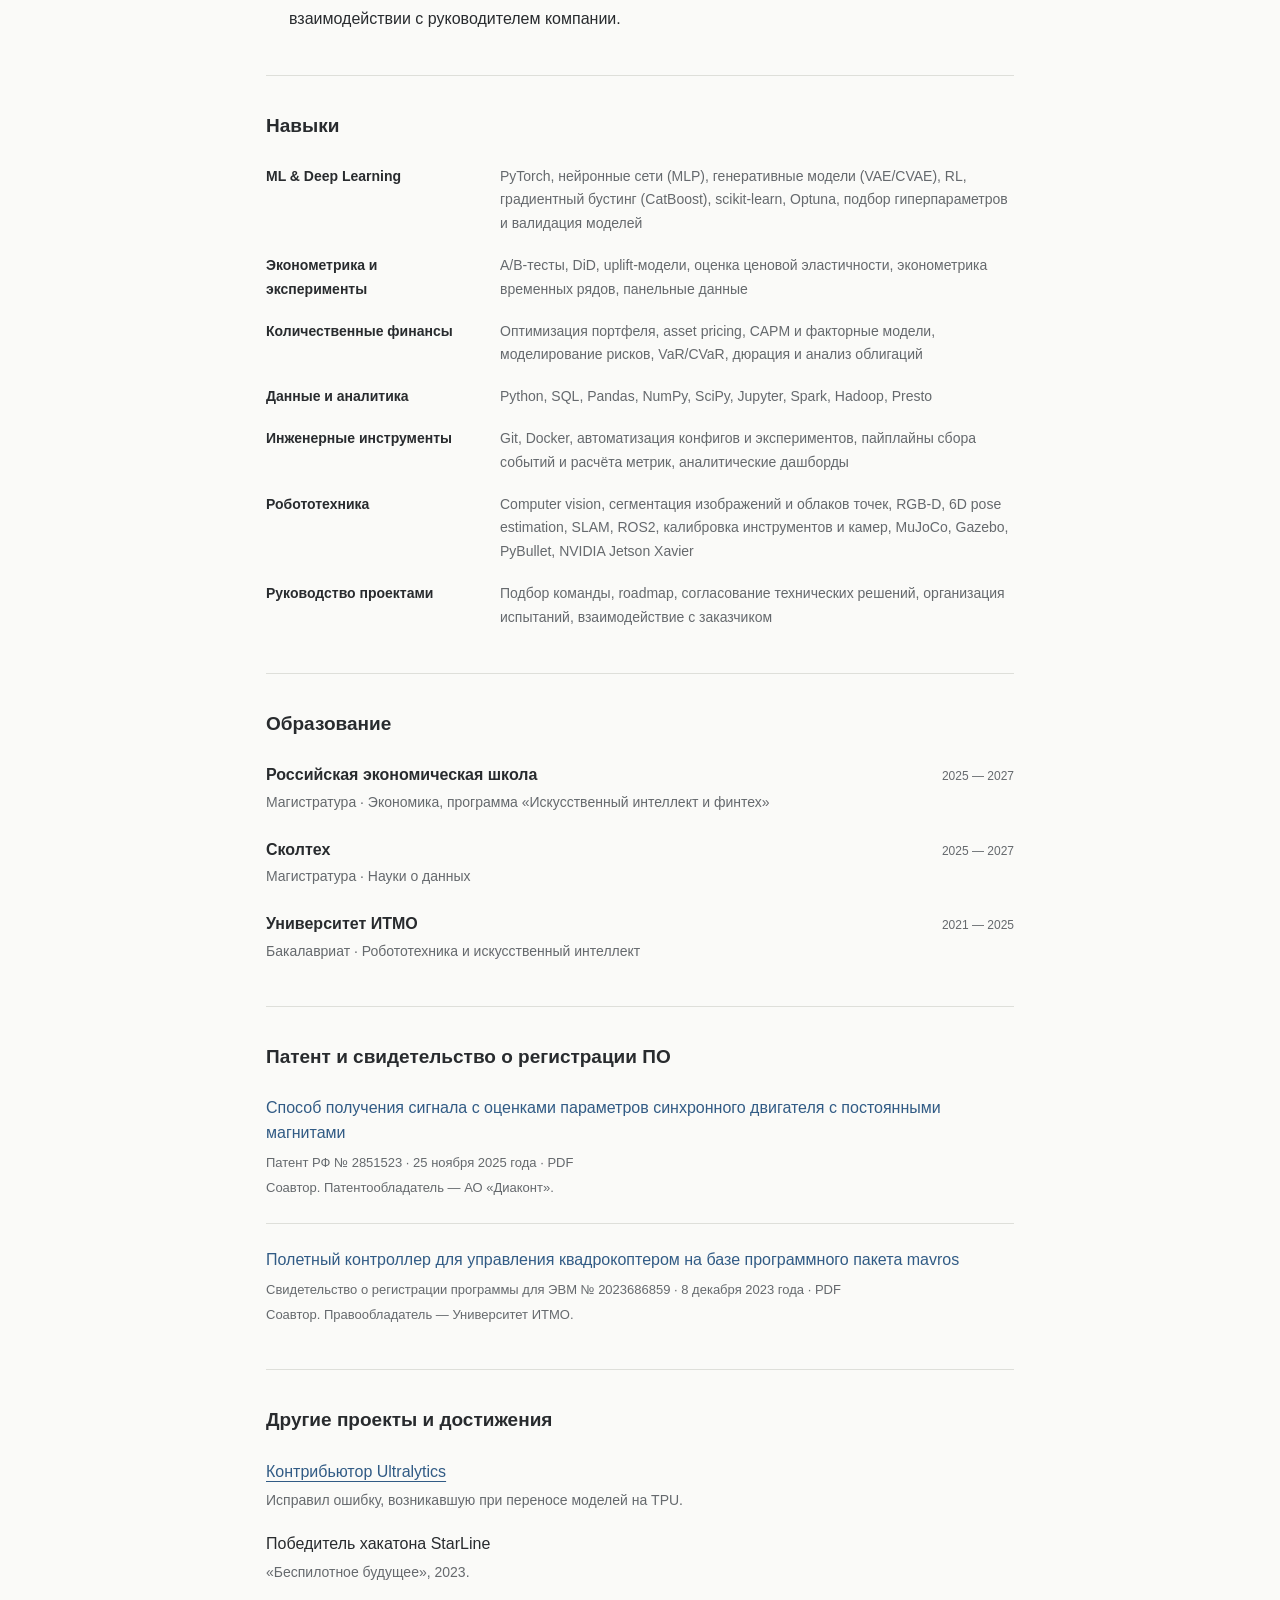
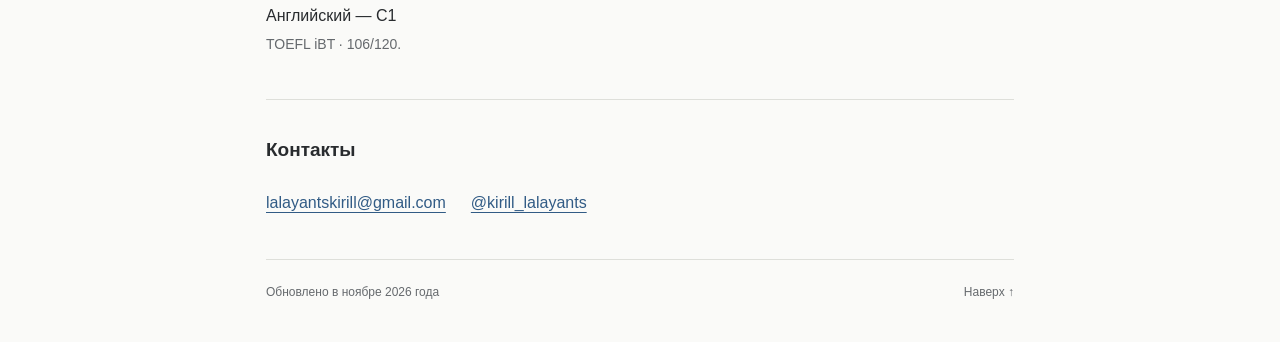
==== commit 212d2f83: "Correct Yandex Lavka role to Data Analyst" ====
--- a/ru/index.html
+++ b/ru/index.html
@@ -46,7 +46,7 @@
 <h2 id="experience-title">Опыт работы</h2>
 <ul class="entries jobs">
 <li class="job"><div class="entry-heading"><h3>Сбер КИБ</h3><span class="date">05.2026 — сейчас</span></div><p class="role">Data Scientist</p><ul class="job-points"><li>Разрабатываю и внедряю RL-агентов для ценообразования и оптимизации работы торгового деска.</li></ul></li>
-<li class="job"><div class="entry-heading"><h3>Яндекс Лавка</h3><span class="date">01.2026 — 05.2026</span></div><p class="role">Data Scientist</p><ul class="job-points"><li>Оптимизировал размеры скидок на основе оценки ценовой эластичности: +5% Front Margin, подтверждено масштабным A/B-тестом.</li><li>Автоматизировал процесс заведения и согласования экспериментов: сократил время подготовки с нескольких часов до нескольких минут.</li><li>Разработал инфраструктуру сбора и анализа результатов экспериментов и дашборды для оценки эластичности.</li><li>Автоматизировал отбор товаров для экспериментов с учётом объёма продаж и популярности.</li></ul></li>
+<li class="job"><div class="entry-heading"><h3>Яндекс Лавка</h3><span class="date">01.2026 — 05.2026</span></div><p class="role">Data Analyst</p><ul class="job-points"><li>Оптимизировал размеры скидок на основе оценки ценовой эластичности: +5% Front Margin, подтверждено масштабным A/B-тестом.</li><li>Автоматизировал процесс заведения и согласования экспериментов: сократил время подготовки с нескольких часов до нескольких минут.</li><li>Разработал инфраструктуру сбора и анализа результатов экспериментов и дашборды для оценки эластичности.</li><li>Автоматизировал отбор товаров для экспериментов с учётом объёма продаж и популярности.</li></ul></li>
 <li class="job"><div class="entry-heading"><h3>Университет ИТМО</h3><span class="date">07.2022 — 06.2025</span></div><p class="role">Инженер-исследователь</p><ul class="job-points"><li>С нуля разработал SLAM-систему для полётов БПЛА в помещениях без GPS: адаптировал алгоритм и обеспечил 25 кадров/с на Jetson Xavier в реальных полётах.</li><li>Реализовал RL для манипулятора в симуляции: достиг 95% успешных захватов и снизил число коллизий.</li><li>Разработал инструменты калибровки положения инструмента и камеры на реальном манипуляторе; ошибка калибровки — менее 1 мм.</li><li>Разработал сегментацию розетки по RGB-D облаку точек, расчёт плоскостей и расстояний в системе координат робота; решение использовалось для автоматического подключения разъёма на реальном манипуляторе.</li></ul></li>
 <li class="job"><div class="entry-heading"><h3>Проект BRIZ</h3><span class="date">12.2023 — 07.2024</span></div><p class="role">Руководитель команды</p><ul class="job-points"><li>Организовал разработку системы автономной стыковки двух БПЛА и передачу рабочего прототипа заказчику; доля успешных стыковок на реальном оборудовании — более 90%.</li><li>Подобрал команду, составил roadmap, согласовал технические подходы и провёл испытания во взаимодействии с руководителем компании.</li></ul></li>
 </ul>
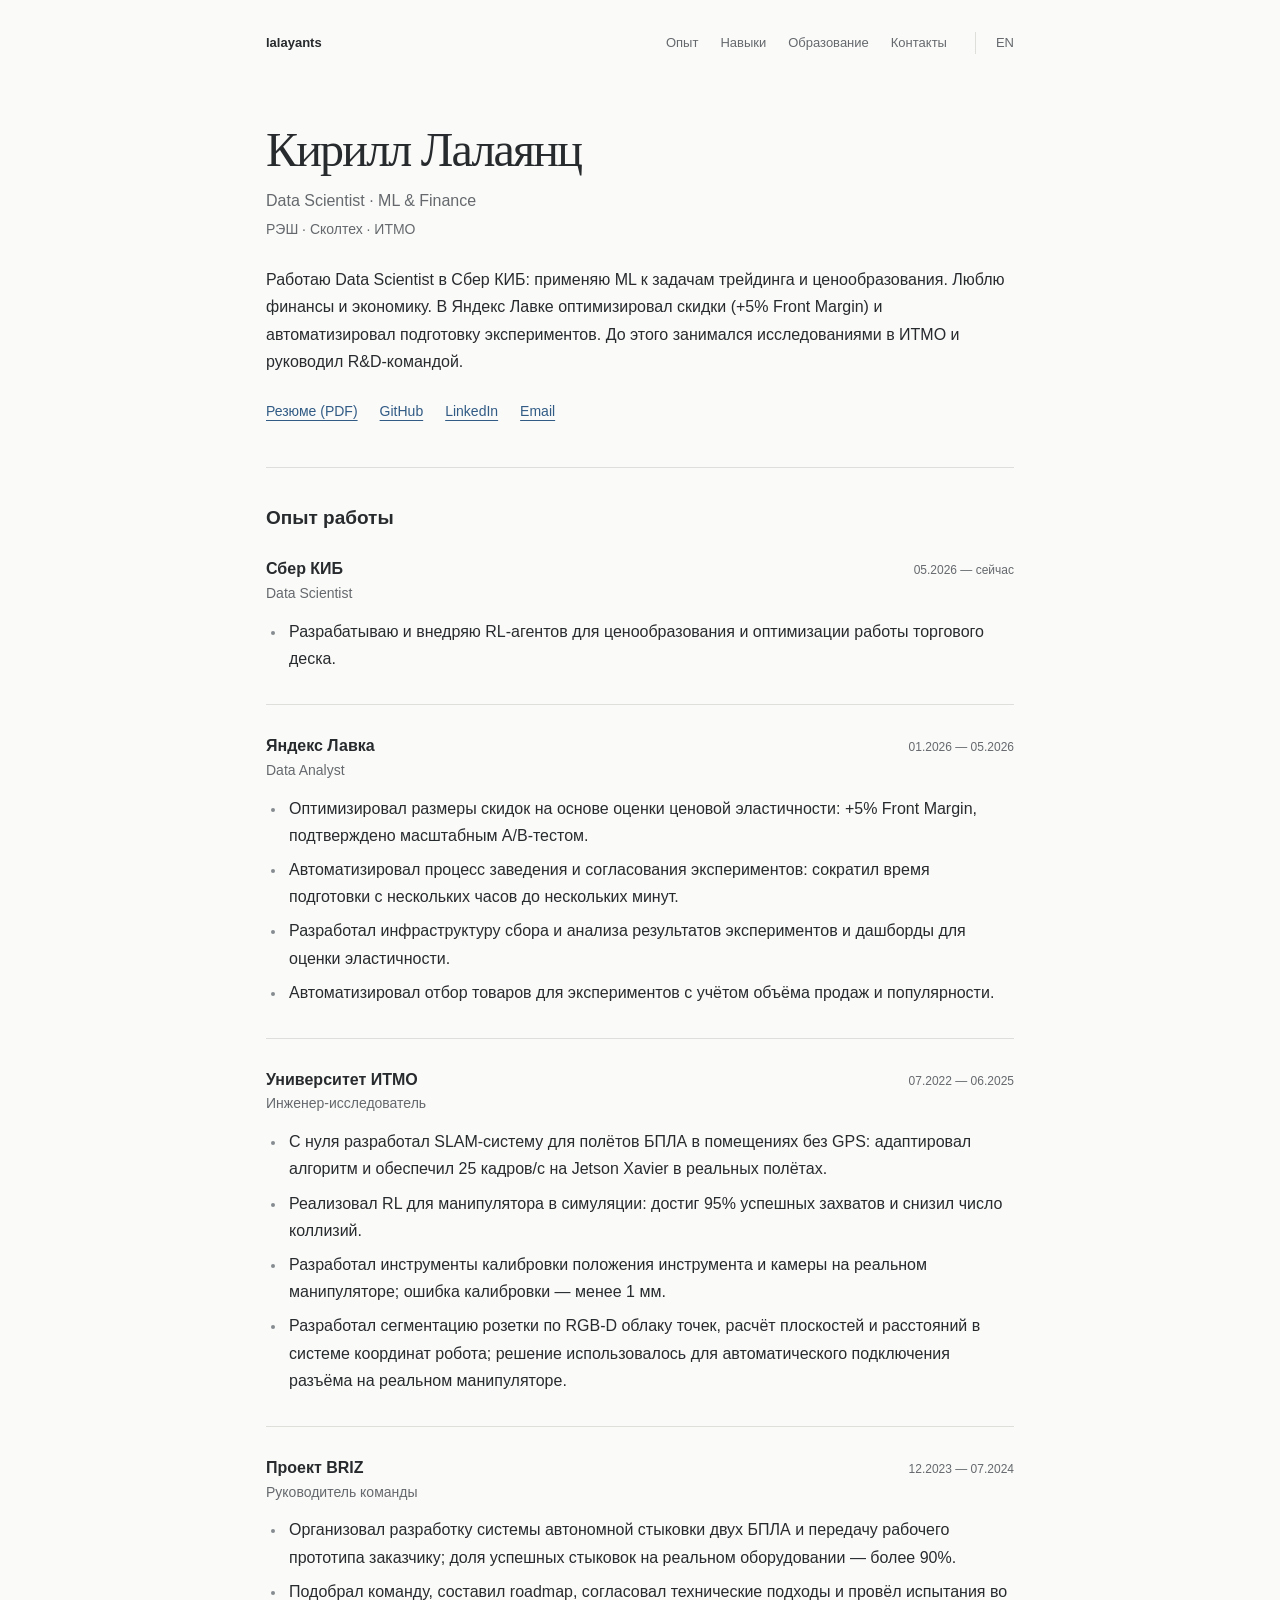
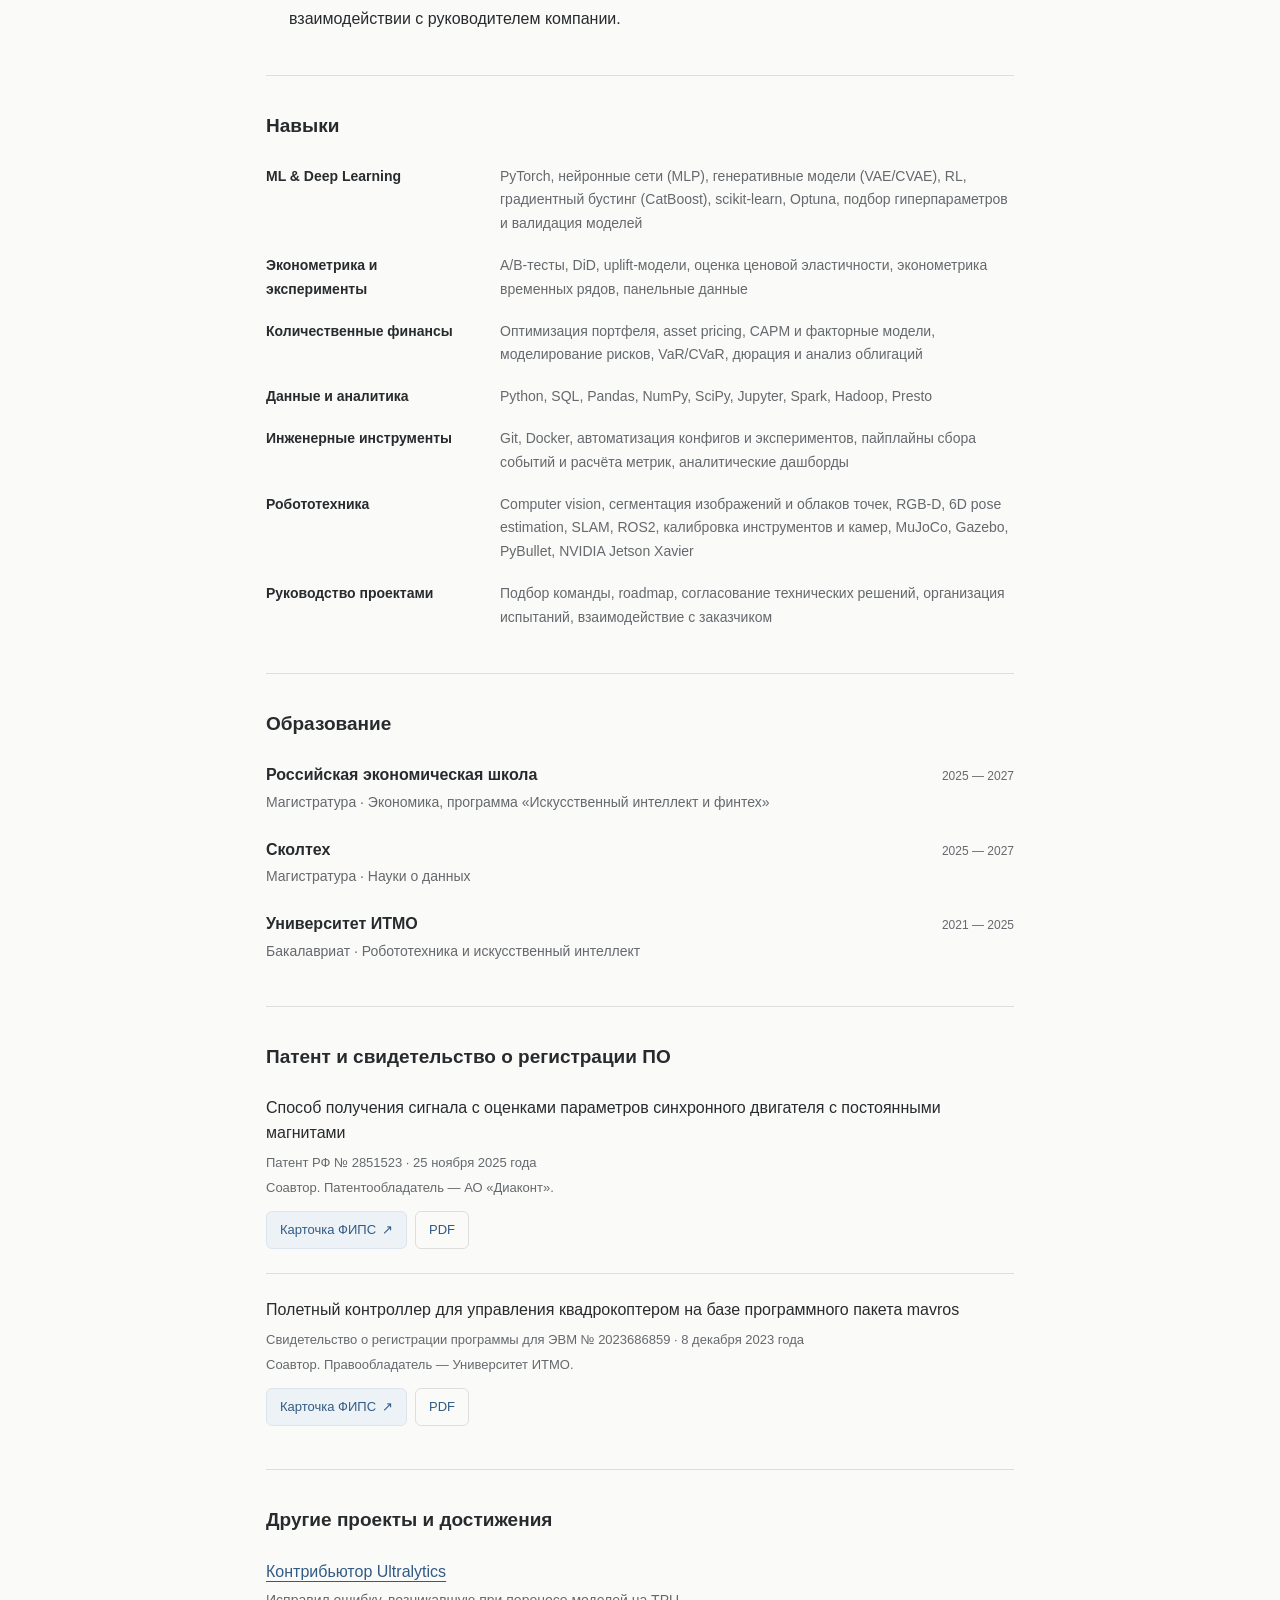
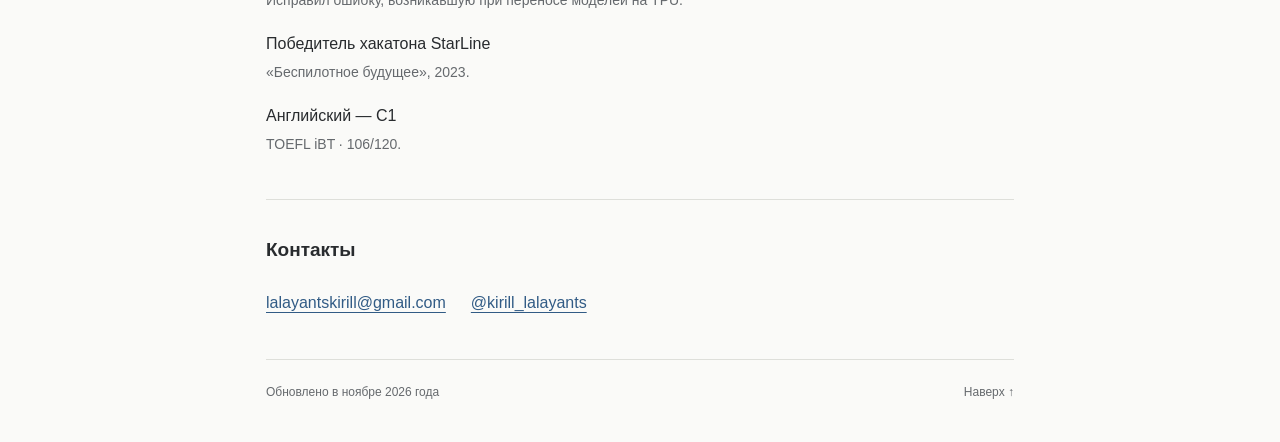
==== commit 1117f327: "Add FIPS registry links to patent and software entries" ====
--- a/ru/index.html
+++ b/ru/index.html
@@ -66,8 +66,8 @@
 <section id="registrations" aria-labelledby="registrations-title">
 <h2 id="registrations-title">Патент и свидетельство о регистрации ПО</h2>
 <ul class="entries registrations">
-<li class="registration"><h3><a href="/assets/documents/patent-2851523.pdf">Способ получения сигнала с оценками параметров синхронного двигателя с постоянными магнитами</a></h3><p class="registration-meta">Патент РФ № 2851523 · 25 ноября 2025 года · PDF</p><p class="registration-credit">Соавтор. Патентообладатель — АО «Диаконт».</p></li>
-<li class="registration"><h3><a href="/assets/documents/software-2023686859.pdf">Полетный контроллер для управления квадрокоптером на базе программного пакета mavros</a></h3><p class="registration-meta">Свидетельство о регистрации программы для ЭВМ № 2023686859 · 8 декабря 2023 года · PDF</p><p class="registration-credit">Соавтор. Правообладатель — Университет ИТМО.</p></li>
+<li class="registration"><h3>Способ получения сигнала с оценками параметров синхронного двигателя с постоянными магнитами</h3><p class="registration-meta">Патент РФ № 2851523 · 25 ноября 2025 года</p><p class="registration-credit">Соавтор. Патентообладатель — АО «Диаконт».</p><div class="registration-links"><a class="registry-link" href="https://www.fips.ru/registers-doc-view/fips_servlet?DB=RUPAT&amp;DocNumber=2851523&amp;TypeFile=html" aria-label="Карточка ФИПС · 2851523">Карточка ФИПС <span aria-hidden="true">↗</span></a><a href="/assets/documents/patent-2851523.pdf" aria-label="PDF · 2851523">PDF</a></div></li>
+<li class="registration"><h3>Полетный контроллер для управления квадрокоптером на базе программного пакета mavros</h3><p class="registration-meta">Свидетельство о регистрации программы для ЭВМ № 2023686859 · 8 декабря 2023 года</p><p class="registration-credit">Соавтор. Правообладатель — Университет ИТМО.</p><div class="registration-links"><a class="registry-link" href="https://www.fips.ru/registers-doc-view/fips_servlet?DB=EVM&amp;DocNumber=2023686859&amp;TypeFile=html" aria-label="Карточка ФИПС · 2023686859">Карточка ФИПС <span aria-hidden="true">↗</span></a><a href="/assets/documents/software-2023686859.pdf" aria-label="PDF · 2023686859">PDF</a></div></li>
 </ul>
 </section>
 <section aria-labelledby="other-title">
--- a/assets/css/style.css
+++ b/assets/css/style.css
@@ -87,11 +87,24 @@
 
 .registration + .registration { margin-top: 24px; padding-top: 24px; border-top: 1px solid var(--line); }
 .registration h3 { font-weight: 500; line-height: 1.55; }
-.registration h3 a { text-decoration: none; }
-.registration h3 a:hover { text-decoration: underline; }
 .registration-meta, .registration-credit { color: var(--muted); font-size: 13px; }
 .registration-meta { margin-top: 6px; }
 .registration-credit { margin-top: 3px; }
+.registration-links { display: flex; flex-wrap: wrap; gap: 8px; margin-top: 12px; }
+.registration-links a {
+  display: inline-flex;
+  align-items: center;
+  gap: 6px;
+  min-height: 38px;
+  padding: 5px 13px;
+  border: 1px solid var(--line);
+  border-radius: 6px;
+  font-size: 13px;
+  font-weight: 500;
+  text-decoration: none;
+}
+.registration-links .registry-link { background: #edf2f6; border-color: #dce5ed; }
+.registration-links a:hover { border-color: currentColor; }
 
 .institutions { font-size: 14px; color: var(--muted); }
 .institutions a { color: inherit; text-decoration: none; }
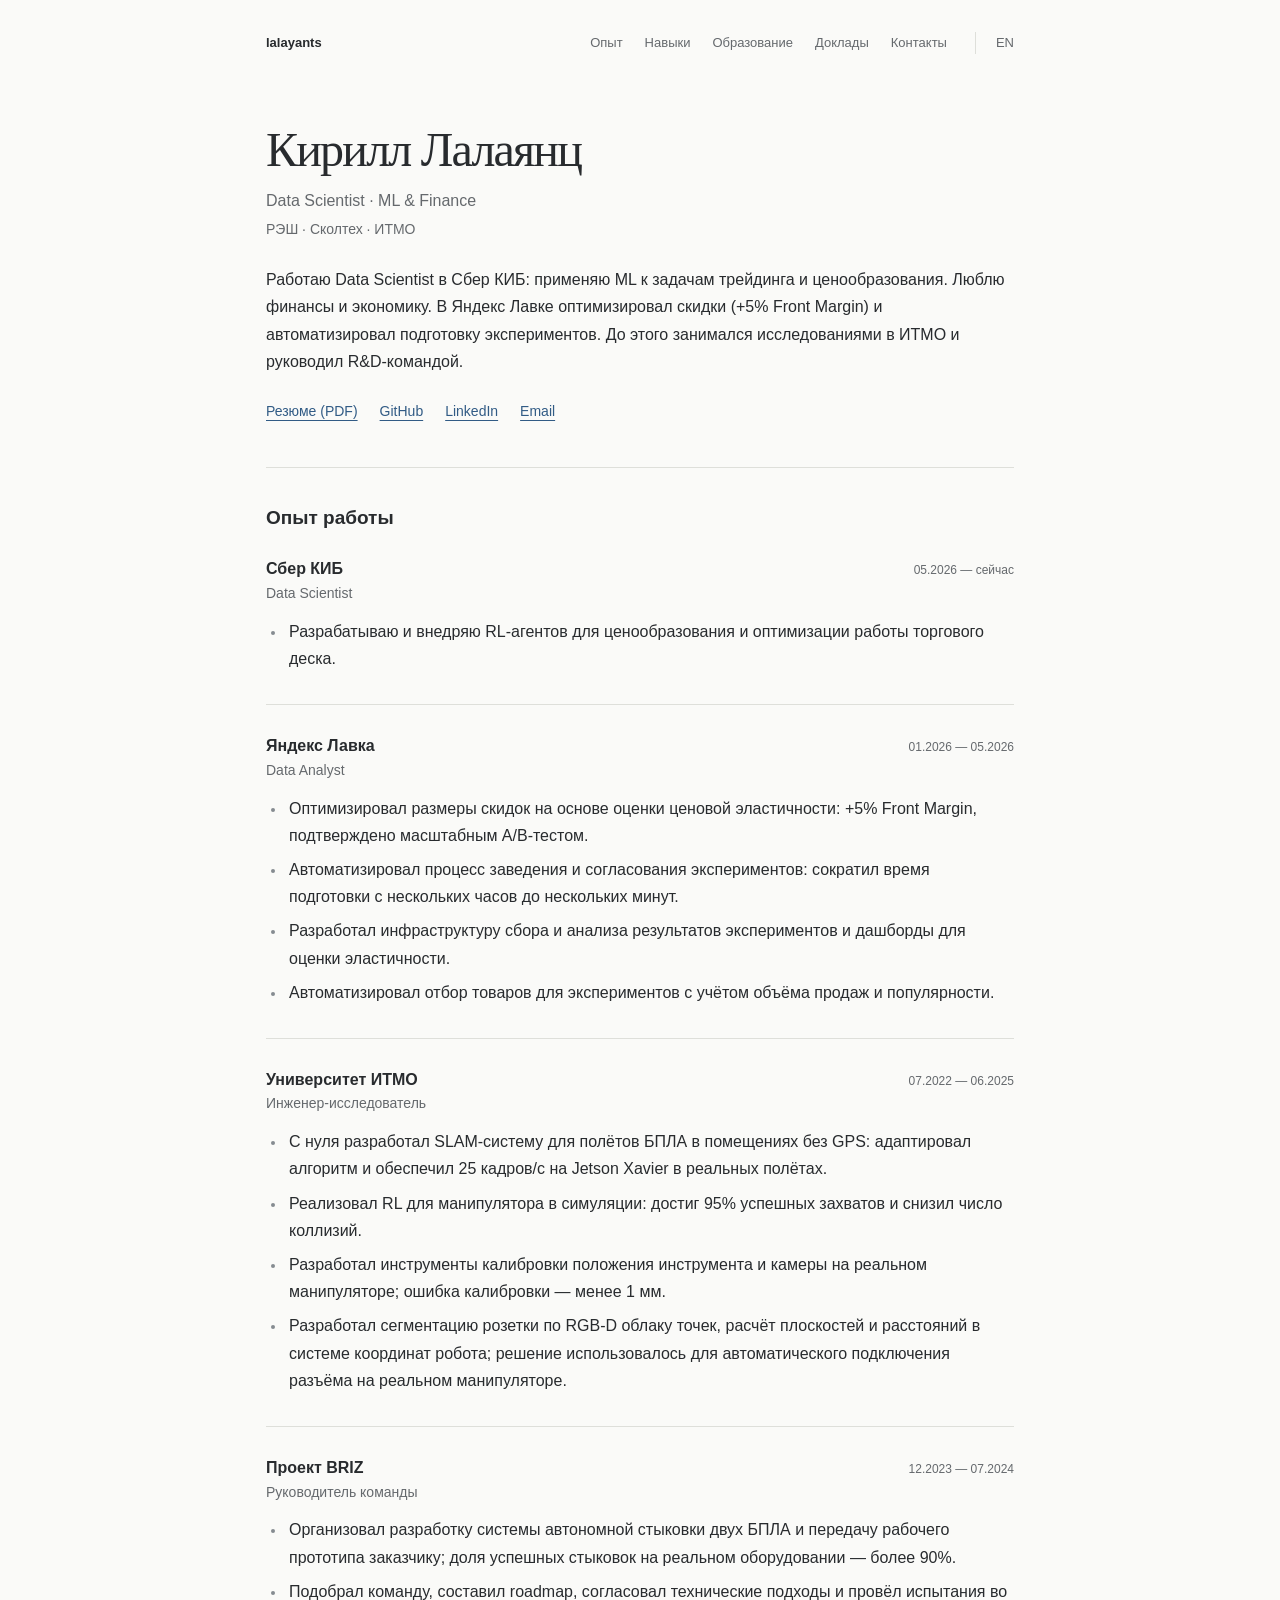
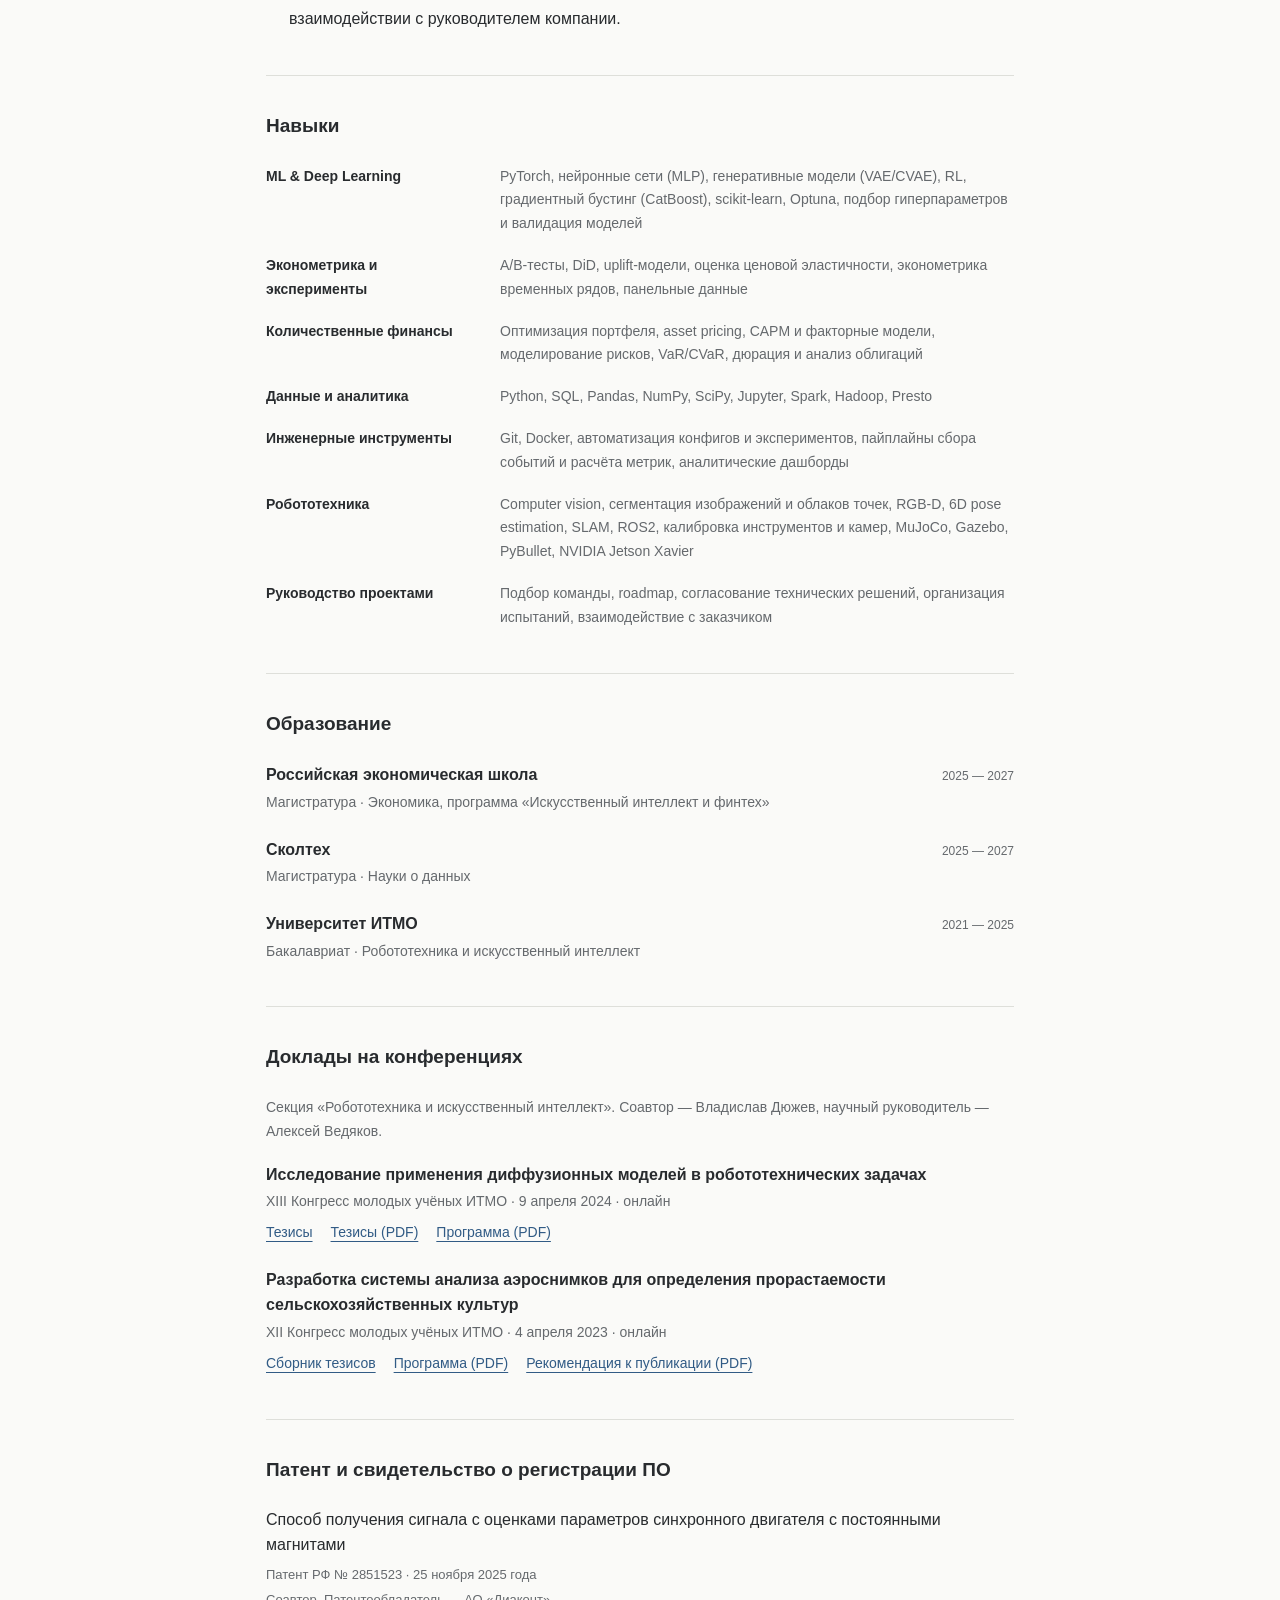
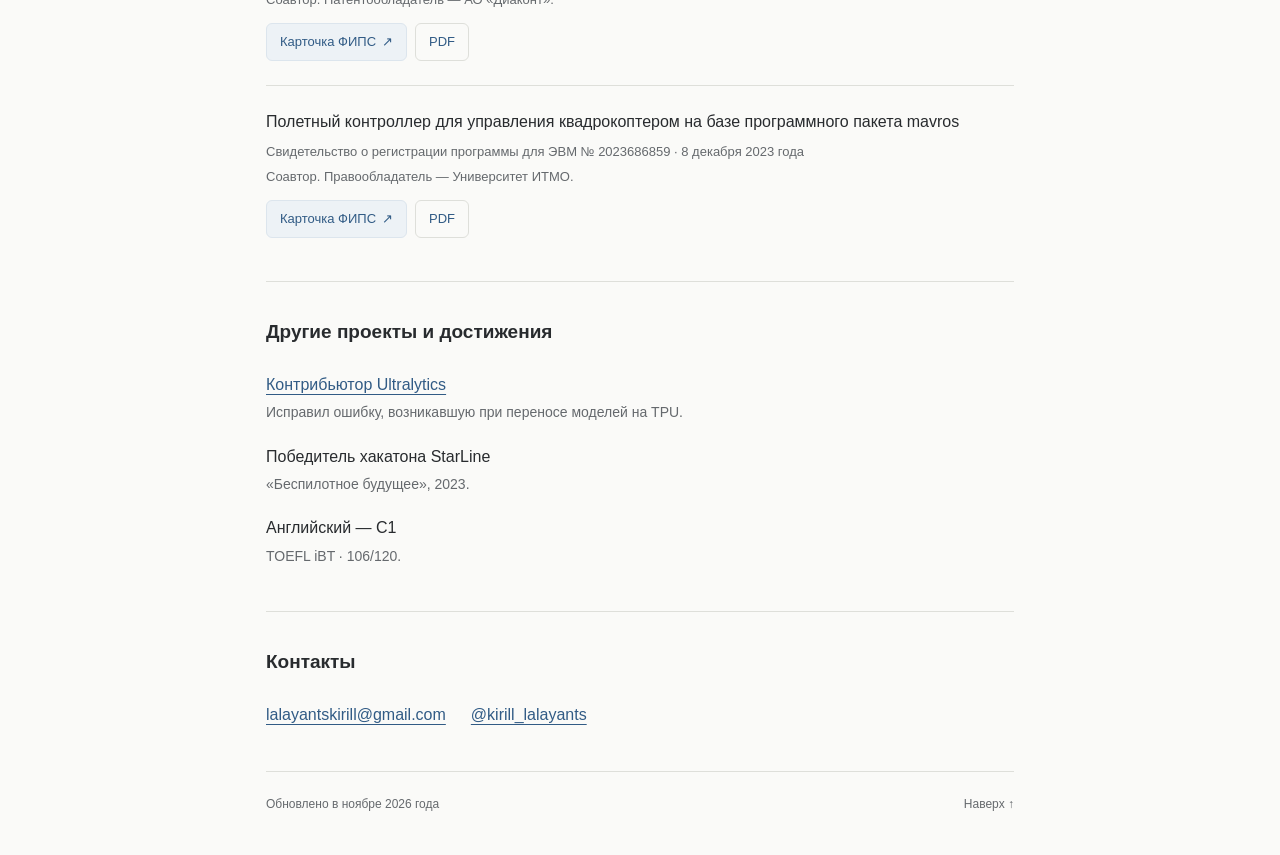
==== commit abba5ee9: "Add ITMO conference talks and source links" ====
--- a/ru/index.html
+++ b/ru/index.html
@@ -31,7 +31,7 @@
 <div class="page">
 <header class="header">
 <a class="home-link" href="/ru/">lalayants</a>
-<nav aria-label="Основная навигация"><a href="#experience">Опыт</a><a href="#skills">Навыки</a><a href="#education">Образование</a><a href="#contact">Контакты</a></nav>
+<nav aria-label="Основная навигация"><a href="#experience">Опыт</a><a href="#skills">Навыки</a><a href="#education">Образование</a><a href="#talks">Доклады</a><a href="#contact">Контакты</a></nav>
 <a class="language" href="/" lang="en" hreflang="en" aria-label="Switch to English">EN</a>
 </header>
 <main id="main">
@@ -63,6 +63,14 @@
 <li class="education-item"><div class="entry-heading"><h3>Университет ИТМО</h3><span class="date">2021 — 2025</span></div><p>Бакалавриат · Робототехника и искусственный интеллект</p></li>
 </ul>
 </section>
+<section id="talks" aria-labelledby="talks-title">
+<h2 id="talks-title">Доклады на конференциях</h2>
+<p class="talks-credit">Секция «Робототехника и искусственный интеллект». Соавтор — Владислав Дюжев, научный руководитель — Алексей Ведяков.</p>
+<ul class="entries">
+<li class="conference-talk"><h3>Исследование применения диффузионных моделей в робототехнических задачах</h3><p>XIII Конгресс молодых учёных ИТМО · 9 апреля 2024 · онлайн</p><div class="talk-links"><a href="https://kmu.itmo.ru/digests/article/12672" hreflang="ru" aria-label="Тезисы · 2024">Тезисы</a><a href="https://kmu.itmo.ru/file/download/application/40016" hreflang="ru" aria-label="Тезисы (PDF) · 2024">Тезисы (PDF)</a><a href="https://kmu.itmo.ru/file/download/congress/35#page=73" hreflang="ru" aria-label="Программа (PDF) · 2024">Программа (PDF)</a></div></li>
+<li class="conference-talk"><h3>Разработка системы анализа аэроснимков для определения прорастаемости сельскохозяйственных культур</h3><p>XII Конгресс молодых учёных ИТМО · 4 апреля 2023 · онлайн</p><div class="talk-links"><a href="https://kmu.itmo.ru/digests/section/661" hreflang="ru" aria-label="Сборник тезисов · 2023">Сборник тезисов</a><a href="https://kmu.itmo.ru/file/download/674#page=87" hreflang="ru" aria-label="Программа (PDF) · 2023">Программа (PDF)</a><a href="https://kmu.itmo.ru/file/download/646#page=66" hreflang="ru" aria-label="Рекомендация к публикации (PDF) · 2023">Рекомендация к публикации (PDF)</a></div></li>
+</ul>
+</section>
 <section id="registrations" aria-labelledby="registrations-title">
 <h2 id="registrations-title">Патент и свидетельство о регистрации ПО</h2>
 <ul class="entries registrations">
--- a/assets/css/style.css
+++ b/assets/css/style.css
@@ -46,6 +46,11 @@
 .role { color: var(--muted); font-size: 14px; margin-bottom: 9px; }
 .education-item + .education-item { margin-top: 22px; }
 .education-item p { color: var(--muted); font-size: 14px; margin-top: 3px; }
+.talks-credit { margin-bottom: 18px; }
+.talks-credit, .conference-talk p { color: var(--muted); font-size: 14px; }
+.conference-talk p { margin-top: 3px; }
+.conference-talk + .conference-talk { margin-top: 22px; }
+.talk-links { display: flex; flex-wrap: wrap; gap: 4px 18px; margin-top: 7px; font-size: 14px; }
 .notes { list-style: none; padding: 0; margin: 0; display: grid; gap: 18px; }
 .notes li > a, .note-title { display: block; font-weight: 500; }
 .notes li > span:last-child { display: block; color: var(--muted); font-size: 14px; margin-top: 3px; }
@@ -82,7 +87,7 @@
   h2 { font-size: 16px; margin-bottom: 16px; }
   h3 { font-size: 13px; }
   main > section { padding-bottom: 18px; margin-bottom: 20px; }
-  .job, .education-item { break-inside: avoid; }
+  .job, .education-item, .conference-talk { break-inside: avoid; }
 }
 
 .registration + .registration { margin-top: 24px; padding-top: 24px; border-top: 1px solid var(--line); }
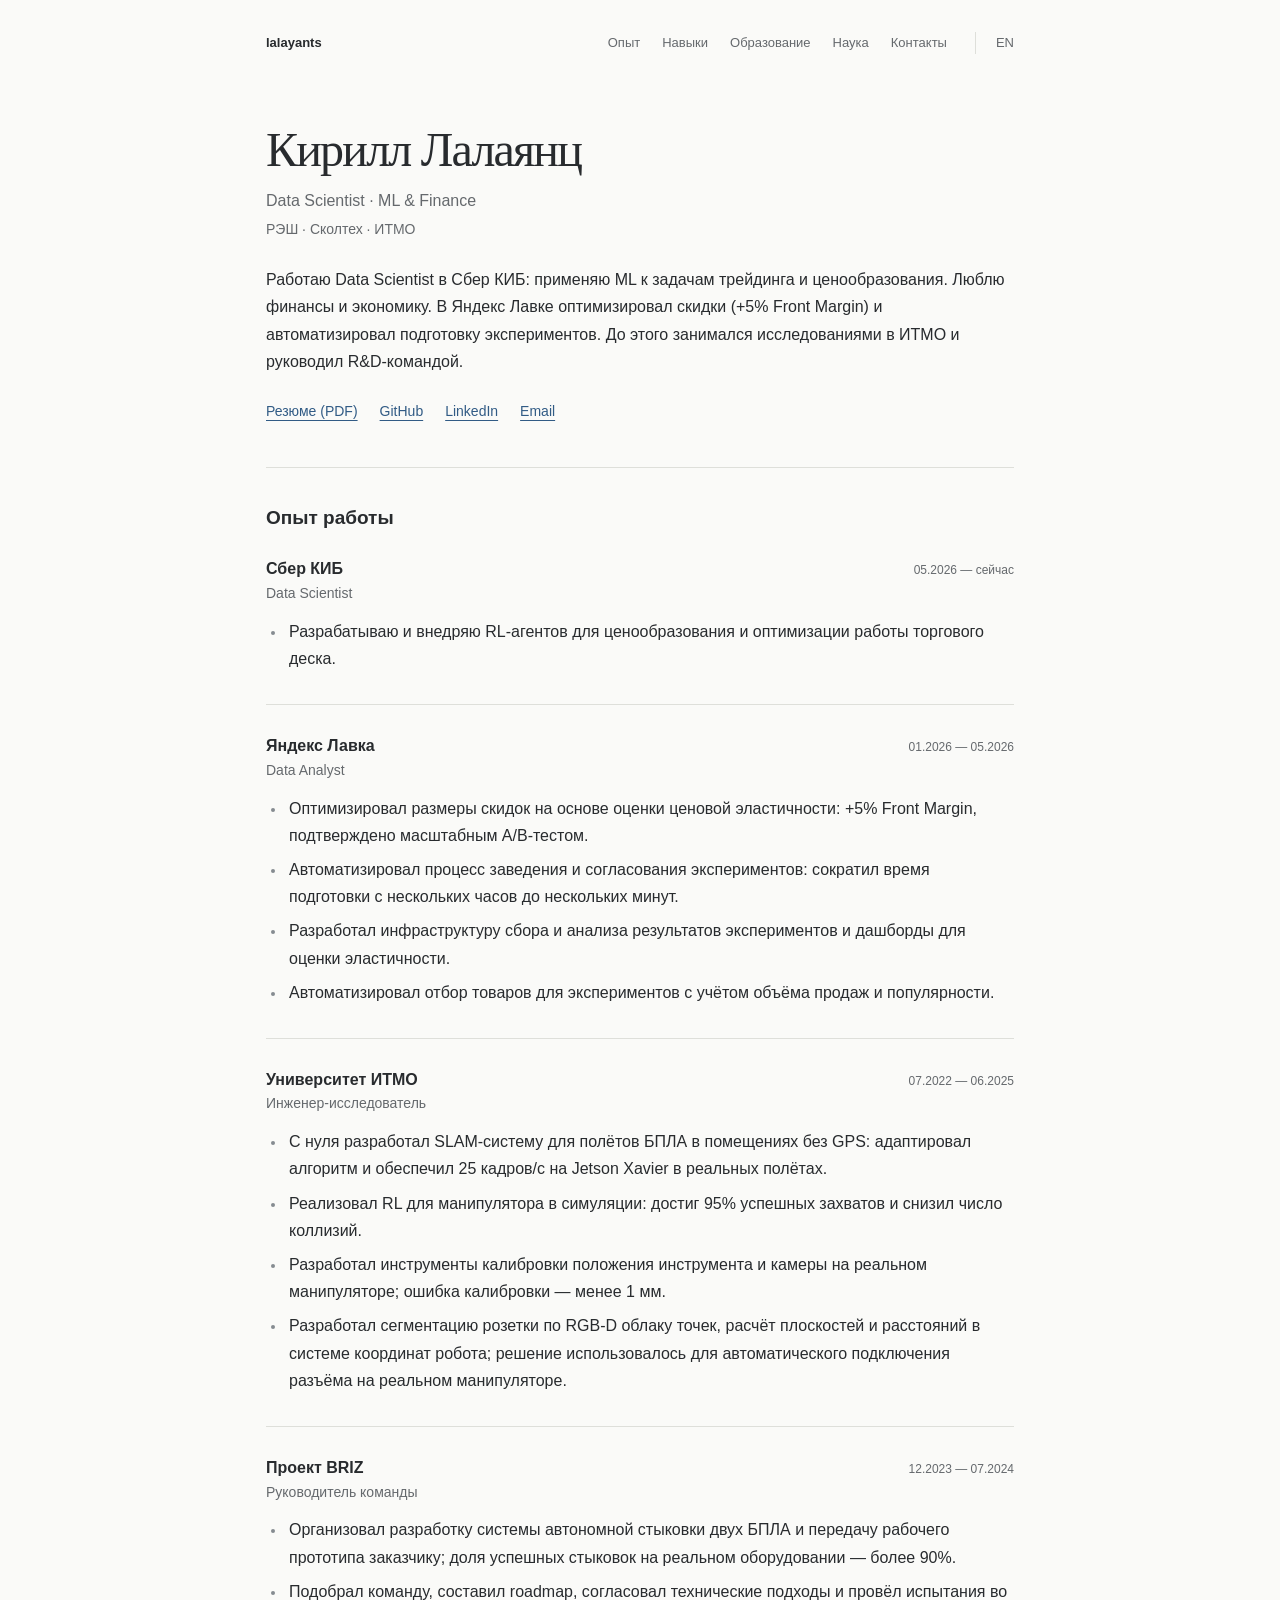
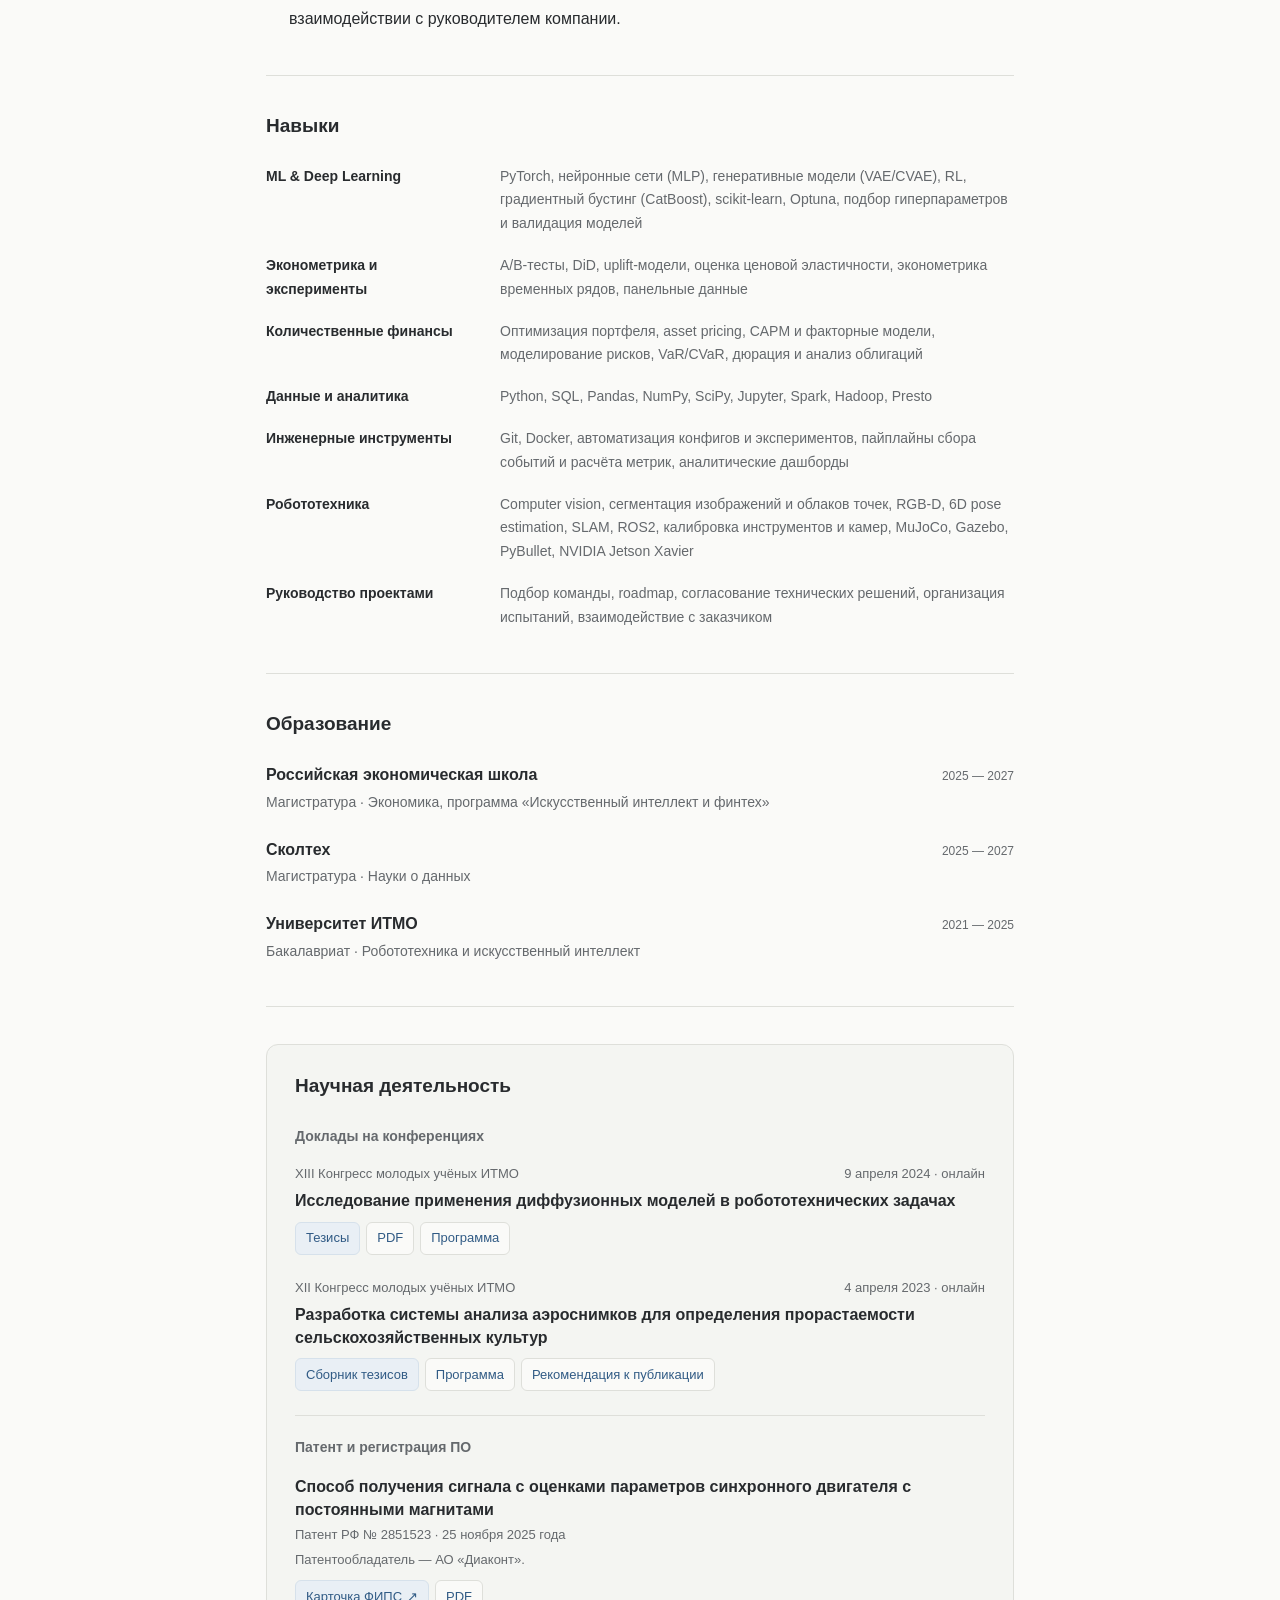
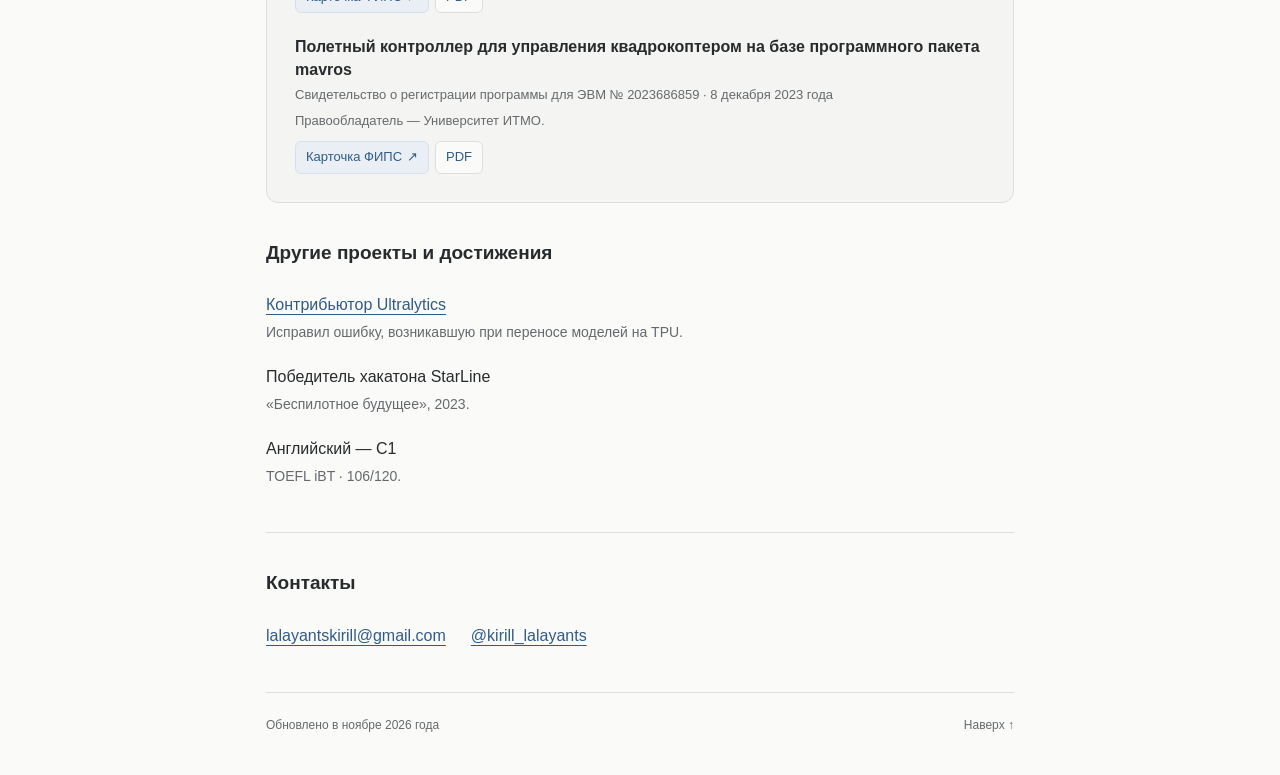
==== commit bff5668d: "Group talks and registrations under research" ====
--- a/ru/index.html
+++ b/ru/index.html
@@ -23,7 +23,7 @@
 <meta property="og:image:alt" content="Kirill Lalayants — Data Scientist">
 <meta name="twitter:card" content="summary_large_image">
 <link rel="icon" href="/assets/images/favicon.svg" type="image/svg+xml">
-<link rel="stylesheet" href="/assets/css/style.css">
+<link rel="stylesheet" href="/assets/css/style.css?v=31ab3d143e3b">
 <script type="application/ld+json">{"@context": "https://schema.org", "@type": "ProfilePage", "inLanguage": "ru", "url": "https://lalayants.github.io/ru/", "mainEntity": {"@type": "Person", "@id": "https://lalayants.github.io/#person", "name": "Kirill Lalayants", "alternateName": "Кирилл Лалаянц", "url": "https://lalayants.github.io/", "jobTitle": "Data Scientist", "description": "Кирилл Лалаянц — Data Scientist в Сбер КИБ. ML для трейдинга и ценообразования, финансы и экономика. Опыт в Яндекс Лавке и исследованиях в ИТМО. РЭШ, Сколтех, ИТМО.", "worksFor": {"@type": "Organization", "name": "Sberbank CIB"}, "alumniOf": {"@type": "CollegeOrUniversity", "name": "ITMO University"}, "sameAs": ["https://github.com/lalayants", "https://linkedin.com/in/lalayants", "https://t.me/kirill_lalayants"]}}</script>
 </head>
 <body id="top">
@@ -31,7 +31,7 @@
 <div class="page">
 <header class="header">
 <a class="home-link" href="/ru/">lalayants</a>
-<nav aria-label="Основная навигация"><a href="#experience">Опыт</a><a href="#skills">Навыки</a><a href="#education">Образование</a><a href="#talks">Доклады</a><a href="#contact">Контакты</a></nav>
+<nav aria-label="Основная навигация"><a href="#experience">Опыт</a><a href="#skills">Навыки</a><a href="#education">Образование</a><a href="#research">Наука</a><a href="#contact">Контакты</a></nav>
 <a class="language" href="/" lang="en" hreflang="en" aria-label="Switch to English">EN</a>
 </header>
 <main id="main">
@@ -63,20 +63,40 @@
 <li class="education-item"><div class="entry-heading"><h3>Университет ИТМО</h3><span class="date">2021 — 2025</span></div><p>Бакалавриат · Робототехника и искусственный интеллект</p></li>
 </ul>
 </section>
-<section id="talks" aria-labelledby="talks-title">
-<h2 id="talks-title">Доклады на конференциях</h2>
-<p class="talks-credit">Секция «Робототехника и искусственный интеллект». Соавтор — Владислав Дюжев, научный руководитель — Алексей Ведяков.</p>
+<section id="research" class="research" aria-labelledby="research-title">
+<h2 id="research-title">Научная деятельность</h2>
+<section id="talks" class="research-group" aria-labelledby="talks-title">
+<h3 id="talks-title">Доклады на конференциях</h3>
 <ul class="entries">
-<li class="conference-talk"><h3>Исследование применения диффузионных моделей в робототехнических задачах</h3><p>XIII Конгресс молодых учёных ИТМО · 9 апреля 2024 · онлайн</p><div class="talk-links"><a href="https://kmu.itmo.ru/digests/article/12672" hreflang="ru" aria-label="Тезисы · 2024">Тезисы</a><a href="https://kmu.itmo.ru/file/download/application/40016" hreflang="ru" aria-label="Тезисы (PDF) · 2024">Тезисы (PDF)</a><a href="https://kmu.itmo.ru/file/download/congress/35#page=73" hreflang="ru" aria-label="Программа (PDF) · 2024">Программа (PDF)</a></div></li>
-<li class="conference-talk"><h3>Разработка системы анализа аэроснимков для определения прорастаемости сельскохозяйственных культур</h3><p>XII Конгресс молодых учёных ИТМО · 4 апреля 2023 · онлайн</p><div class="talk-links"><a href="https://kmu.itmo.ru/digests/section/661" hreflang="ru" aria-label="Сборник тезисов · 2023">Сборник тезисов</a><a href="https://kmu.itmo.ru/file/download/674#page=87" hreflang="ru" aria-label="Программа (PDF) · 2023">Программа (PDF)</a><a href="https://kmu.itmo.ru/file/download/646#page=66" hreflang="ru" aria-label="Рекомендация к публикации (PDF) · 2023">Рекомендация к публикации (PDF)</a></div></li>
+<li class="research-item">
+<div class="research-meta talk-meta"><span>XIII Конгресс молодых учёных ИТМО</span><span><time datetime="2024-04-09">9 апреля 2024</time> · онлайн</span></div>
+<h4>Исследование применения диффузионных моделей в робототехнических задачах</h4>
+<div class="research-links"><a class="source-link" href="https://kmu.itmo.ru/digests/article/12672" hreflang="ru" aria-label="Тезисы · 2024">Тезисы</a><a href="https://kmu.itmo.ru/file/download/application/40016" hreflang="ru" aria-label="PDF · 2024">PDF</a><a href="https://kmu.itmo.ru/file/download/congress/35#page=73" hreflang="ru" aria-label="Программа · 2024">Программа</a></div>
+</li>
+<li class="research-item">
+<div class="research-meta talk-meta"><span>XII Конгресс молодых учёных ИТМО</span><span><time datetime="2023-04-04">4 апреля 2023</time> · онлайн</span></div>
+<h4>Разработка системы анализа аэроснимков для определения прорастаемости сельскохозяйственных культур</h4>
+<div class="research-links"><a class="source-link" href="https://kmu.itmo.ru/digests/section/661" hreflang="ru" aria-label="Сборник тезисов · 2023">Сборник тезисов</a><a href="https://kmu.itmo.ru/file/download/674#page=87" hreflang="ru" aria-label="Программа · 2023">Программа</a><a href="https://kmu.itmo.ru/file/download/646#page=66" hreflang="ru" aria-label="Рекомендация к публикации · 2023">Рекомендация к публикации</a></div>
+</li>
 </ul>
 </section>
-<section id="registrations" aria-labelledby="registrations-title">
-<h2 id="registrations-title">Патент и свидетельство о регистрации ПО</h2>
-<ul class="entries registrations">
-<li class="registration"><h3>Способ получения сигнала с оценками параметров синхронного двигателя с постоянными магнитами</h3><p class="registration-meta">Патент РФ № 2851523 · 25 ноября 2025 года</p><p class="registration-credit">Соавтор. Патентообладатель — АО «Диаконт».</p><div class="registration-links"><a class="registry-link" href="https://www.fips.ru/registers-doc-view/fips_servlet?DB=RUPAT&amp;DocNumber=2851523&amp;TypeFile=html" aria-label="Карточка ФИПС · 2851523">Карточка ФИПС <span aria-hidden="true">↗</span></a><a href="/assets/documents/patent-2851523.pdf" aria-label="PDF · 2851523">PDF</a></div></li>
-<li class="registration"><h3>Полетный контроллер для управления квадрокоптером на базе программного пакета mavros</h3><p class="registration-meta">Свидетельство о регистрации программы для ЭВМ № 2023686859 · 8 декабря 2023 года</p><p class="registration-credit">Соавтор. Правообладатель — Университет ИТМО.</p><div class="registration-links"><a class="registry-link" href="https://www.fips.ru/registers-doc-view/fips_servlet?DB=EVM&amp;DocNumber=2023686859&amp;TypeFile=html" aria-label="Карточка ФИПС · 2023686859">Карточка ФИПС <span aria-hidden="true">↗</span></a><a href="/assets/documents/software-2023686859.pdf" aria-label="PDF · 2023686859">PDF</a></div></li>
+<section id="registrations" class="research-group" aria-labelledby="registrations-title">
+<h3 id="registrations-title">Патент и регистрация ПО</h3>
+<ul class="entries">
+<li class="research-item">
+<h4>Способ получения сигнала с оценками параметров синхронного двигателя с постоянными магнитами</h4>
+<p class="research-meta">Патент РФ № 2851523 · 25 ноября 2025 года</p>
+<p class="research-meta">Патентообладатель — АО «Диаконт».</p>
+<div class="research-links"><a class="source-link" href="https://www.fips.ru/registers-doc-view/fips_servlet?DB=RUPAT&amp;DocNumber=2851523&amp;TypeFile=html" aria-label="Карточка ФИПС · 2851523">Карточка ФИПС <span aria-hidden="true">↗</span></a><a href="/assets/documents/patent-2851523.pdf" aria-label="PDF · 2851523">PDF</a></div>
+</li>
+<li class="research-item">
+<h4>Полетный контроллер для управления квадрокоптером на базе программного пакета mavros</h4>
+<p class="research-meta">Свидетельство о регистрации программы для ЭВМ № 2023686859 · 8 декабря 2023 года</p>
+<p class="research-meta">Правообладатель — Университет ИТМО.</p>
+<div class="research-links"><a class="source-link" href="https://www.fips.ru/registers-doc-view/fips_servlet?DB=EVM&amp;DocNumber=2023686859&amp;TypeFile=html" aria-label="Карточка ФИПС · 2023686859">Карточка ФИПС <span aria-hidden="true">↗</span></a><a href="/assets/documents/software-2023686859.pdf" aria-label="PDF · 2023686859">PDF</a></div>
+</li>
 </ul>
+</section>
 </section>
 <section aria-labelledby="other-title">
 <h2 id="other-title">Другие проекты и достижения</h2>
--- a/assets/css/style.css
+++ b/assets/css/style.css
@@ -46,11 +46,35 @@
 .role { color: var(--muted); font-size: 14px; margin-bottom: 9px; }
 .education-item + .education-item { margin-top: 22px; }
 .education-item p { color: var(--muted); font-size: 14px; margin-top: 3px; }
-.talks-credit { margin-bottom: 18px; }
-.talks-credit, .conference-talk p { color: var(--muted); font-size: 14px; }
-.conference-talk p { margin-top: 3px; }
-.conference-talk + .conference-talk { margin-top: 22px; }
-.talk-links { display: flex; flex-wrap: wrap; gap: 4px 18px; margin-top: 7px; font-size: 14px; }
+.research {
+  padding: clamp(16px, 4vw, 28px);
+  border: 1px solid var(--line);
+  border-radius: 12px;
+  background: #f4f5f2;
+}
+.research-group > h3 { margin-bottom: 16px; color: var(--muted); font-size: 14px; }
+.research-group + .research-group { margin-top: 24px; padding-top: 20px; border-top: 1px solid var(--line); }
+.research-item + .research-item { margin-top: 22px; }
+.research-item h4 { margin: 0; font-size: 16px; font-weight: 600; line-height: 1.45; }
+.research-meta { color: var(--muted); font-size: 13px; }
+.research-item p.research-meta { margin-top: 3px; }
+.talk-meta { display: flex; flex-wrap: wrap; justify-content: space-between; gap: 2px 16px; margin-bottom: 4px; }
+.research-links { display: flex; flex-wrap: wrap; gap: 6px; margin-top: 9px; }
+.research-links a {
+  display: inline-flex;
+  align-items: center;
+  gap: 5px;
+  min-height: 33px;
+  padding: 4px 10px;
+  border: 1px solid var(--line);
+  border-radius: 6px;
+  background: var(--paper);
+  font-size: 13px;
+  font-weight: 500;
+  text-decoration: none;
+}
+.research-links .source-link { background: #e9eff5; border-color: #d6e1eb; }
+.research-links a:hover { border-color: currentColor; }
 .notes { list-style: none; padding: 0; margin: 0; display: grid; gap: 18px; }
 .notes li > a, .note-title { display: block; font-weight: 500; }
 .notes li > span:last-child { display: block; color: var(--muted); font-size: 14px; margin-top: 3px; }
@@ -87,29 +111,8 @@
   h2 { font-size: 16px; margin-bottom: 16px; }
   h3 { font-size: 13px; }
   main > section { padding-bottom: 18px; margin-bottom: 20px; }
-  .job, .education-item, .conference-talk { break-inside: avoid; }
+  .job, .education-item, .research-item { break-inside: avoid; }
 }
-
-.registration + .registration { margin-top: 24px; padding-top: 24px; border-top: 1px solid var(--line); }
-.registration h3 { font-weight: 500; line-height: 1.55; }
-.registration-meta, .registration-credit { color: var(--muted); font-size: 13px; }
-.registration-meta { margin-top: 6px; }
-.registration-credit { margin-top: 3px; }
-.registration-links { display: flex; flex-wrap: wrap; gap: 8px; margin-top: 12px; }
-.registration-links a {
-  display: inline-flex;
-  align-items: center;
-  gap: 6px;
-  min-height: 38px;
-  padding: 5px 13px;
-  border: 1px solid var(--line);
-  border-radius: 6px;
-  font-size: 13px;
-  font-weight: 500;
-  text-decoration: none;
-}
-.registration-links .registry-link { background: #edf2f6; border-color: #dce5ed; }
-.registration-links a:hover { border-color: currentColor; }
 
 .institutions { font-size: 14px; color: var(--muted); }
 .institutions a { color: inherit; text-decoration: none; }
